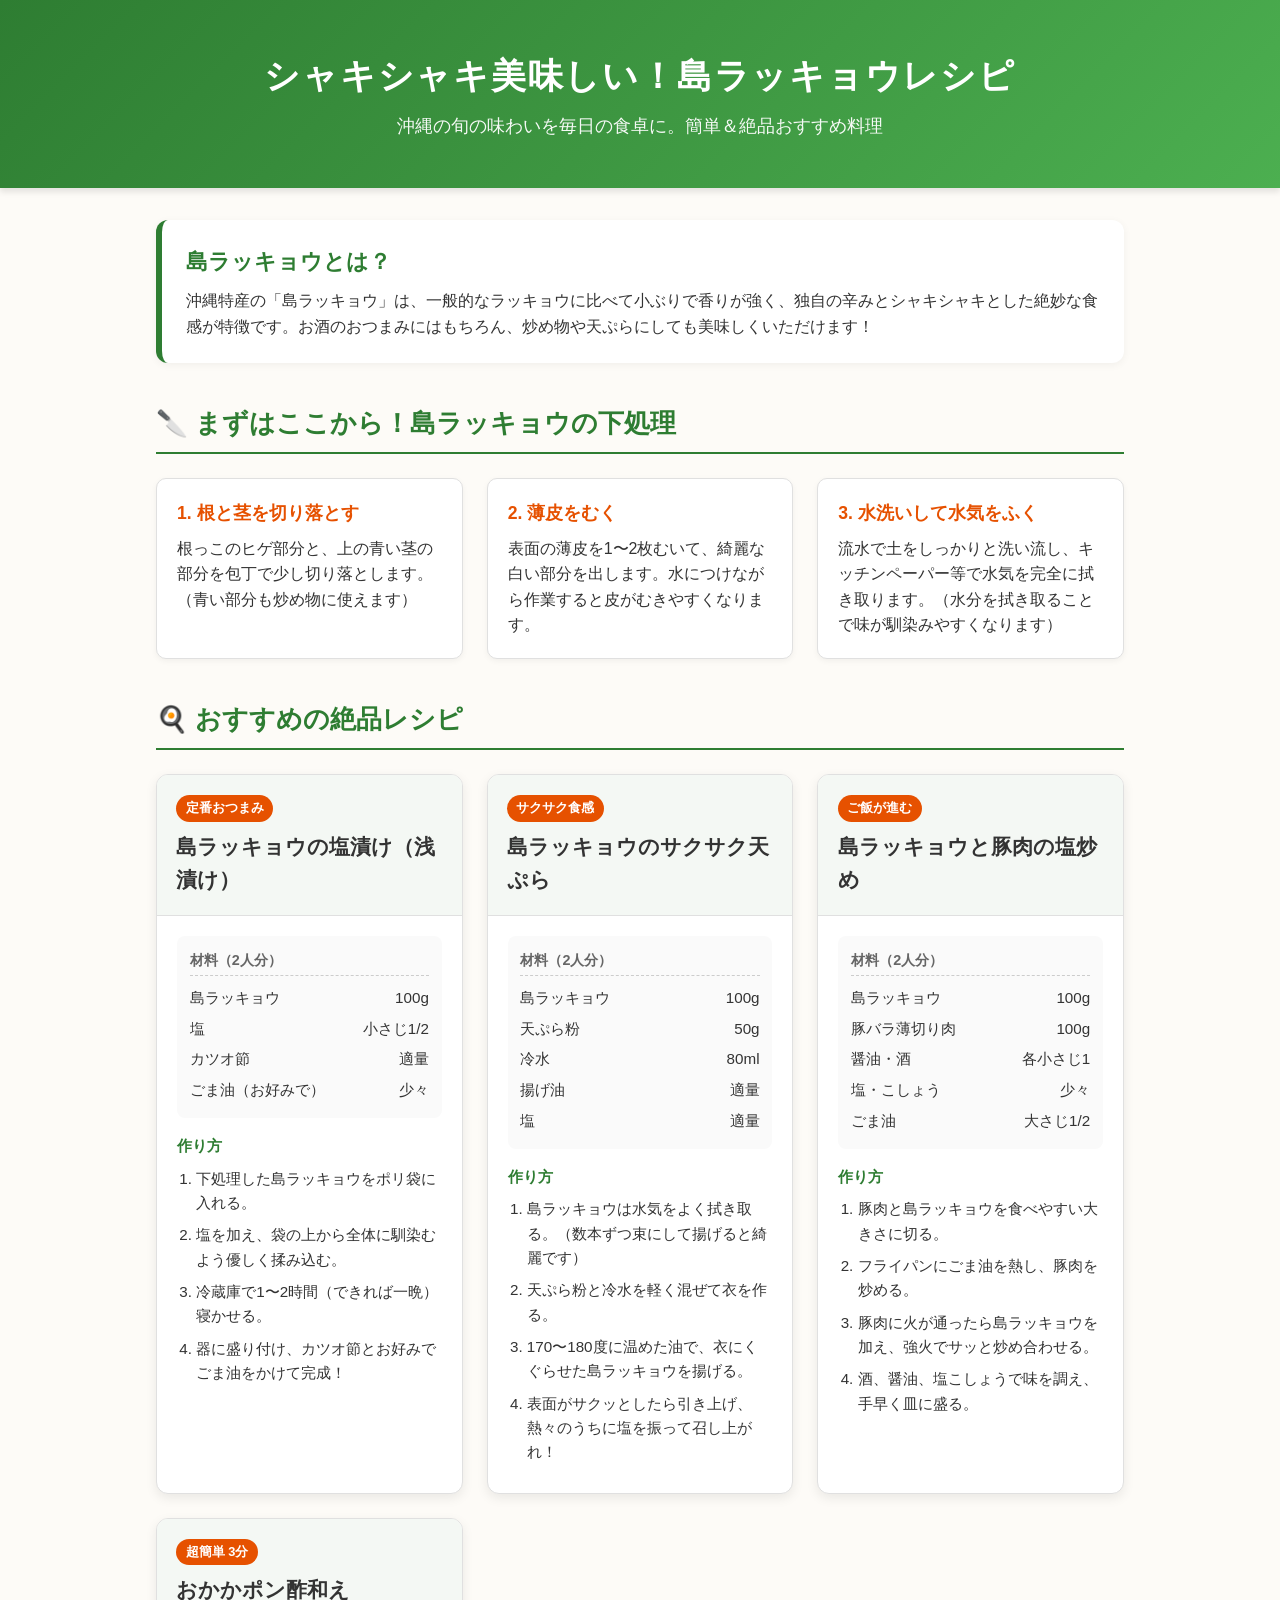
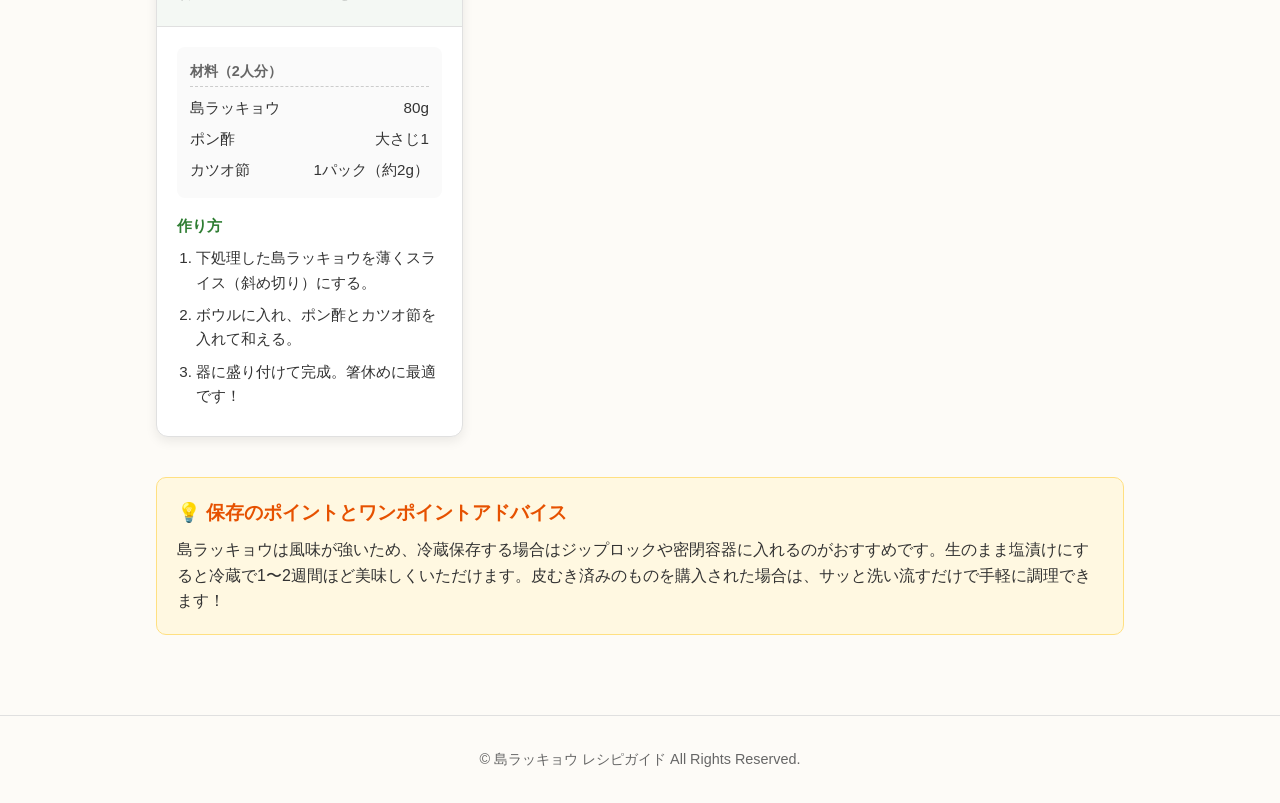
==== index.html @ 6e23ceae "Update index.html" ====
<!DOCTYPE html>
<html lang="ja">
<head>
    <meta charset="UTF-8">
    <meta name="viewport" content="width=device-width, initial-scale=1.0">
    <title>島ラッキョウの絶品レシピ | 沖縄の味覚を楽しむ</title>
    <style>
        :root {
            --primary-color: #2e7d32;
            --primary-hover: #1b5e20;
            --accent-color: #e65100;
            --bg-color: #fdfbf7;
            --card-bg: #ffffff;
            --text-color: #333333;
            --text-muted: #666666;
            --border-color: #e0e0e0;
        }

        * {
            box-sizing: border-box;
            margin: 0;
            padding: 0;
        }

        body {
            font-family: -apple-system, BlinkMacSystemFont, "Segoe UI", Roboto, "Helvetica Neue", Arial, sans-serif;
            background-color: var(--bg-color);
            color: var(--text-color);
            line-height: 1.6;
            padding: 0;
        }

        header {
            background: linear-gradient(135deg, #2e7d32 0%, #4caf50 100%);
            color: #ffffff;
            text-align: center;
            padding: 3rem 1rem;
            box-shadow: 0 4px 6px rgba(0, 0, 0, 0.1);
        }

        header h1 {
            font-size: 2.2rem;
            margin-bottom: 0.5rem;
            letter-spacing: 0.05em;
        }

        header p {
            font-size: 1.1rem;
            opacity: 0.95;
        }

        .container {
            max-width: 1000px;
            margin: 0 auto;
            padding: 2rem 1rem;
        }

        .intro {
            background-color: var(--card-bg);
            border-radius: 12px;
            padding: 1.5rem;
            margin-bottom: 2rem;
            box-shadow: 0 2px 8px rgba(0,0,0,0.05);
            border-left: 6px solid var(--primary-color);
        }

        .intro h2 {
            color: var(--primary-color);
            margin-bottom: 0.5rem;
            font-size: 1.4rem;
        }

        .section-title {
            font-size: 1.6rem;
            color: var(--primary-color);
            border-bottom: 2px solid var(--primary-color);
            padding-bottom: 0.5rem;
            margin: 2.5rem 0 1.5rem;
            display: flex;
            align-items: center;
            gap: 0.5rem;
        }

        /* 下処理ステップ */
        .prep-steps {
            display: grid;
            grid-template-columns: repeat(auto-fit, minmax(280px, 1fr));
            gap: 1.5rem;
            margin-bottom: 2rem;
        }

        .prep-card {
            background-color: var(--card-bg);
            border-radius: 10px;
            padding: 1.25rem;
            box-shadow: 0 2px 6px rgba(0,0,0,0.05);
            border: 1px solid var(--border-color);
        }

        .prep-card h3 {
            font-size: 1.1rem;
            color: var(--accent-color);
            margin-bottom: 0.5rem;
        }

        /* レシピグリッド */
        .recipe-grid {
            display: grid;
            grid-template-columns: repeat(auto-fit, minmax(300px, 1fr));
            gap: 1.5rem;
        }

        .recipe-card {
            background-color: var(--card-bg);
            border-radius: 12px;
            overflow: hidden;
            box-shadow: 0 4px 12px rgba(0,0,0,0.08);
            border: 1px solid var(--border-color);
            display: flex;
            flex-direction: column;
            transition: transform 0.2s ease;
        }

        .recipe-card:hover {
            transform: translateY(-4px);
        }

        .recipe-header {
            background-color: #f4f8f4;
            padding: 1.2rem;
            border-bottom: 1px solid var(--border-color);
        }

        .recipe-tag {
            display: inline-block;
            background-color: var(--accent-color);
            color: #fff;
            font-size: 0.8rem;
            font-weight: bold;
            padding: 0.2rem 0.6rem;
            border-radius: 20px;
            margin-bottom: 0.5rem;
        }

        .recipe-card h3 {
            font-size: 1.3rem;
            color: var(--text-color);
        }

        .recipe-body {
            padding: 1.25rem;
            flex-grow: 1;
        }

        .ingredients {
            margin-bottom: 1rem;
            background-color: #fafafa;
            padding: 0.8rem;
            border-radius: 8px;
            font-size: 0.95rem;
        }

        .ingredients h4 {
            font-size: 0.9rem;
            color: var(--text-muted);
            margin-bottom: 0.4rem;
            border-bottom: 1px dashed #ccc;
            padding-bottom: 0.2rem;
        }

        .ingredients ul {
            list-style: none;
        }

        .ingredients li {
            display: flex;
            justify-content: space-between;
            padding: 0.2rem 0;
        }

        .instructions h4 {
            font-size: 0.95rem;
            color: var(--primary-color);
            margin-bottom: 0.5rem;
        }

        .instructions ol {
            padding-left: 1.2rem;
            font-size: 0.95rem;
        }

        .instructions li {
            margin-bottom: 0.5rem;
        }

        .tips-box {
            background-color: #fff8e1;
            border: 1px solid #ffe082;
            border-radius: 10px;
            padding: 1.25rem;
            margin-top: 2.5rem;
        }

        .tips-box h3 {
            color: var(--accent-color);
            font-size: 1.2rem;
            margin-bottom: 0.5rem;
        }

        footer {
            text-align: center;
            padding: 2rem 1rem;
            color: var(--text-muted);
            font-size: 0.9rem;
            border-top: 1px solid var(--border-color);
            margin-top: 3rem;
        }

        @media (max-width: 600px) {
            header h1 {
                font-size: 1.6rem;
            }
            .container {
                padding: 1rem;
            }
        }
    </style>
</head>
<body>

    <header>
        <h1>シャキシャキ美味しい！島ラッキョウレシピ</h1>
        <p>沖縄の旬の味わいを毎日の食卓に。簡単＆絶品おすすめ料理</p>
    </header>

    <div class="container">

        <section class="intro">
            <h2>島ラッキョウとは？</h2>
            <p>
                沖縄特産の「島ラッキョウ」は、一般的なラッキョウに比べて小ぶりで香りが強く、独自の辛みとシャキシャキとした絶妙な食感が特徴です。お酒のおつまみにはもちろん、炒め物や天ぷらにしても美味しくいただけます！
            </p>
        </section>

        <h2 class="section-title">🔪 まずはここから！島ラッキョウの下処理</h2>
        <div class="prep-steps">
            <div class="prep-card">
                <h3>1. 根と茎を切り落とす</h3>
                <p>根っこのヒゲ部分と、上の青い茎の部分を包丁で少し切り落とします。（青い部分も炒め物に使えます）</p>
            </div>
            <div class="prep-card">
                <h3>2. 薄皮をむく</h3>
                <p>表面の薄皮を1〜2枚むいて、綺麗な白い部分を出します。水につけながら作業すると皮がむきやすくなります。</p>
            </div>
            <div class="prep-card">
                <h3>3. 水洗いして水気をふく</h3>
                <p>流水で土をしっかりと洗い流し、キッチンペーパー等で水気を完全に拭き取ります。（水分を拭き取ることで味が馴染みやすくなります）</p>
            </div>
        </div>

        <h2 class="section-title">🍳 おすすめの絶品レシピ</h2>
        <div class="recipe-grid">

            <div class="recipe-card">
                <div class="recipe-header">
                    <span class="recipe-tag">定番おつまみ</span>
                    <h3>島ラッキョウの塩漬け（浅漬け）</h3>
                </div>
                <div class="recipe-body">
                    <div class="ingredients">
                        <h4>材料（2人分）</h4>
                        <ul>
                            <li><span>島ラッキョウ</span><span>100g</span></li>
                            <li><span>塩</span><span>小さじ1/2</span></li>
                            <li><span>カツオ節</span><span>適量</span></li>
                            <li><span>ごま油（お好みで）</span><span>少々</span></li>
                        </ul>
                    </div>
                    <div class="instructions">
                        <h4>作り方</h4>
                        <ol>
                            <li>下処理した島ラッキョウをポリ袋に入れる。</li>
                            <li>塩を加え、袋の上から全体に馴染むよう優しく揉み込む。</li>
                            <li>冷蔵庫で1〜2時間（できれば一晩）寝かせる。</li>
                            <li>器に盛り付け、カツオ節とお好みでごま油をかけて完成！</li>
                        </ol>
                    </div>
                </div>
            </div>

            <div class="recipe-card">
                <div class="recipe-header">
                    <span class="recipe-tag">サクサク食感</span>
                    <h3>島ラッキョウのサクサク天ぷら</h3>
                </div>
                <div class="recipe-body">
                    <div class="ingredients">
                        <h4>材料（2人分）</h4>
                        <ul>
                            <li><span>島ラッキョウ</span><span>100g</span></li>
                            <li><span>天ぷら粉</span><span>50g</span></li>
                            <li><span>冷水</span><span>80ml</span></li>
                            <li><span>揚げ油</span><span>適量</span></li>
                            <li><span>塩</span><span>適量</span></li>
                        </ul>
                    </div>
                    <div class="instructions">
                        <h4>作り方</h4>
                        <ol>
                            <li>島ラッキョウは水気をよく拭き取る。（数本ずつ束にして揚げると綺麗です）</li>
                            <li>天ぷら粉と冷水を軽く混ぜて衣を作る。</li>
                            <li>170〜180度に温めた油で、衣にくぐらせた島ラッキョウを揚げる。</li>
                            <li>表面がサクッとしたら引き上げ、熱々のうちに塩を振って召し上がれ！</li>
                        </ol>
                    </div>
                </div>
            </div>

            <div class="recipe-card">
                <div class="recipe-header">
                    <span class="recipe-tag">ご飯が進む</span>
                    <h3>島ラッキョウと豚肉の塩炒め</h3>
                </div>
                <div class="recipe-body">
                    <div class="ingredients">
                        <h4>材料（2人分）</h4>
                        <ul>
                            <li><span>島ラッキョウ</span><span>100g</span></li>
                            <li><span>豚バラ薄切り肉</span><span>100g</span></li>
                            <li><span>醤油・酒</span><span>各小さじ1</span></li>
                            <li><span>塩・こしょう</span><span>少々</span></li>
                            <li><span>ごま油</span><span>大さじ1/2</span></li>
                        </ul>
                    </div>
                    <div class="instructions">
                        <h4>作り方</h4>
                        <ol>
                            <li>豚肉と島ラッキョウを食べやすい大きさに切る。</li>
                            <li>フライパンにごま油を熱し、豚肉を炒める。</li>
                            <li>豚肉に火が通ったら島ラッキョウを加え、強火でサッと炒め合わせる。</li>
                            <li>酒、醤油、塩こしょうで味を調え、手早く皿に盛る。</li>
                        </ol>
                    </div>
                </div>
            </div>

            <div class="recipe-card">
                <div class="recipe-header">
                    <span class="recipe-tag">超簡単 3分</span>
                    <h3>おかかポン酢和え</h3>
                </div>
                <div class="recipe-body">
                    <div class="ingredients">
                        <h4>材料（2人分）</h4>
                        <ul>
                            <li><span>島ラッキョウ</span><span>80g</span></li>
                            <li><span>ポン酢</span><span>大さじ1</span></li>
                            <li><span>カツオ節</span><span>1パック（約2g）</span></li>
                        </ul>
                    </div>
                    <div class="instructions">
                        <h4>作り方</h4>
                        <ol>
                            <li>下処理した島ラッキョウを薄くスライス（斜め切り）にする。</li>
                            <li>ボウルに入れ、ポン酢とカツオ節を入れて和える。</li>
                            <li>器に盛り付けて完成。箸休めに最適です！</li>
                        </ol>
                    </div>
                </div>
            </div>

        </div>

        <div class="tips-box">
            <h3>💡 保存のポイントとワンポイントアドバイス</h3>
            <p>
                島ラッキョウは風味が強いため、冷蔵保存する場合はジップロックや密閉容器に入れるのがおすすめです。生のまま塩漬けにすると冷蔵で1〜2週間ほど美味しくいただけます。皮むき済みのものを購入された場合は、サッと洗い流すだけで手軽に調理できます！
            </p>
        </div>

    </div>

    <footer>
        <p>&copy; 島ラッキョウ レシピガイド All Rights Reserved.</p>
    </footer>

</body>
</html>
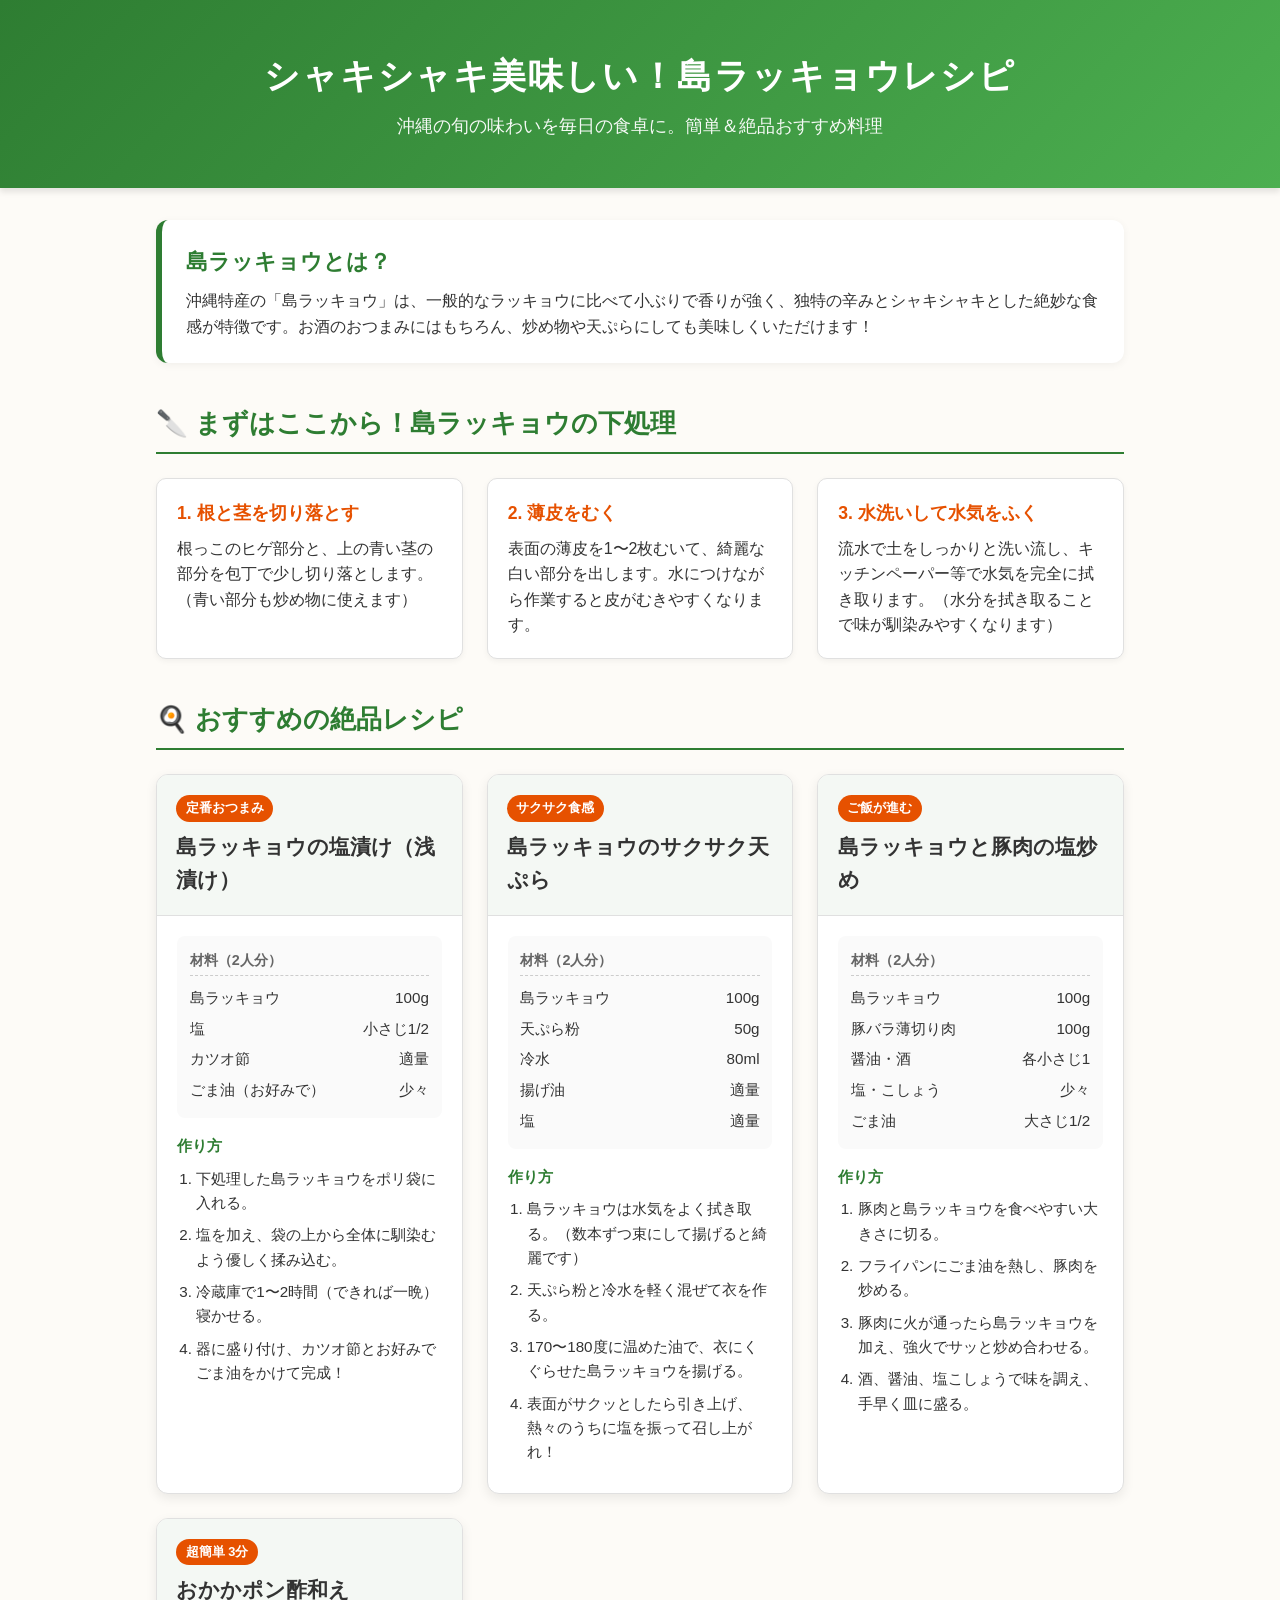
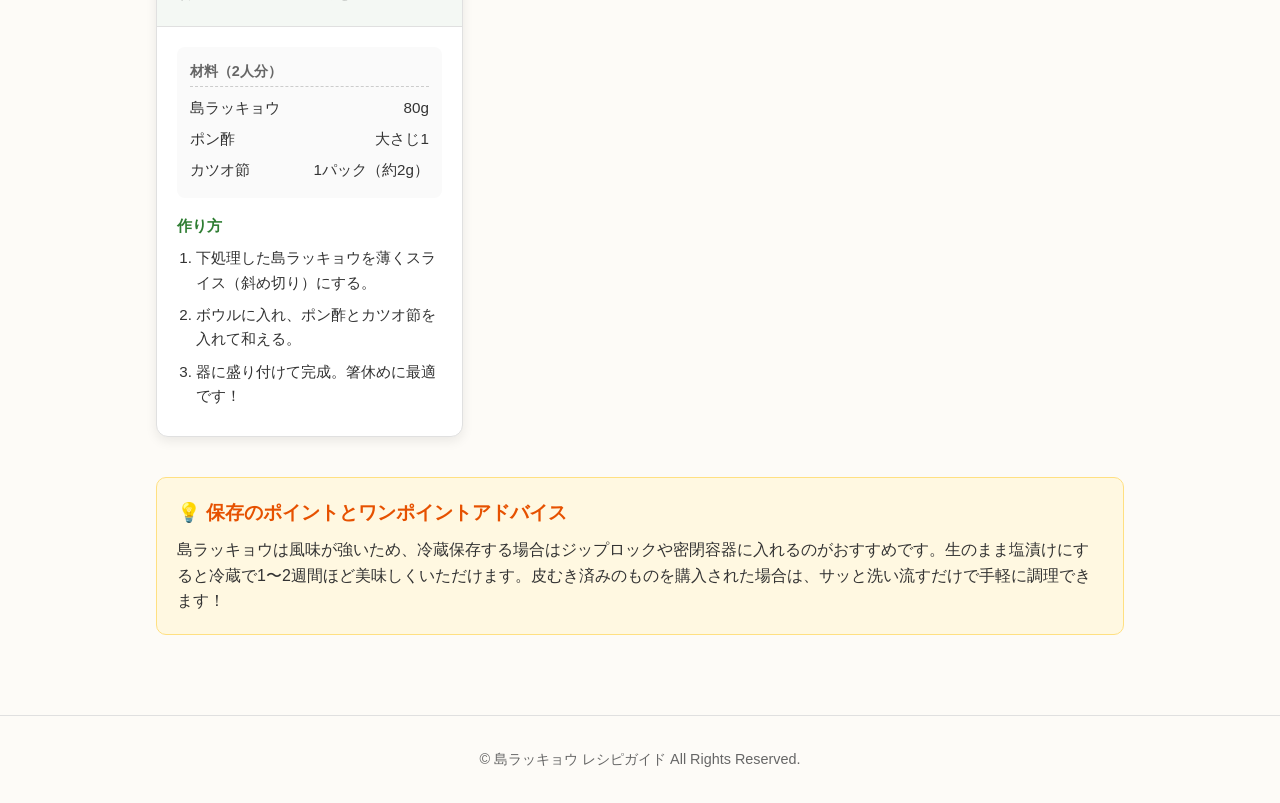
==== commit 1ac82079: "Update index.html" ====
--- a/index.html
+++ b/index.html
@@ -238,7 +238,7 @@
         <section class="intro">
             <h2>島ラッキョウとは？</h2>
             <p>
-                沖縄特産の「島ラッキョウ」は、一般的なラッキョウに比べて小ぶりで香りが強く、独自の辛みとシャキシャキとした絶妙な食感が特徴です。お酒のおつまみにはもちろん、炒め物や天ぷらにしても美味しくいただけます！
+                沖縄特産の「島ラッキョウ」は、一般的なラッキョウに比べて小ぶりで香りが強く、独特の辛みとシャキシャキとした絶妙な食感が特徴です。お酒のおつまみにはもちろん、炒め物や天ぷらにしても美味しくいただけます！
             </p>
         </section>
 
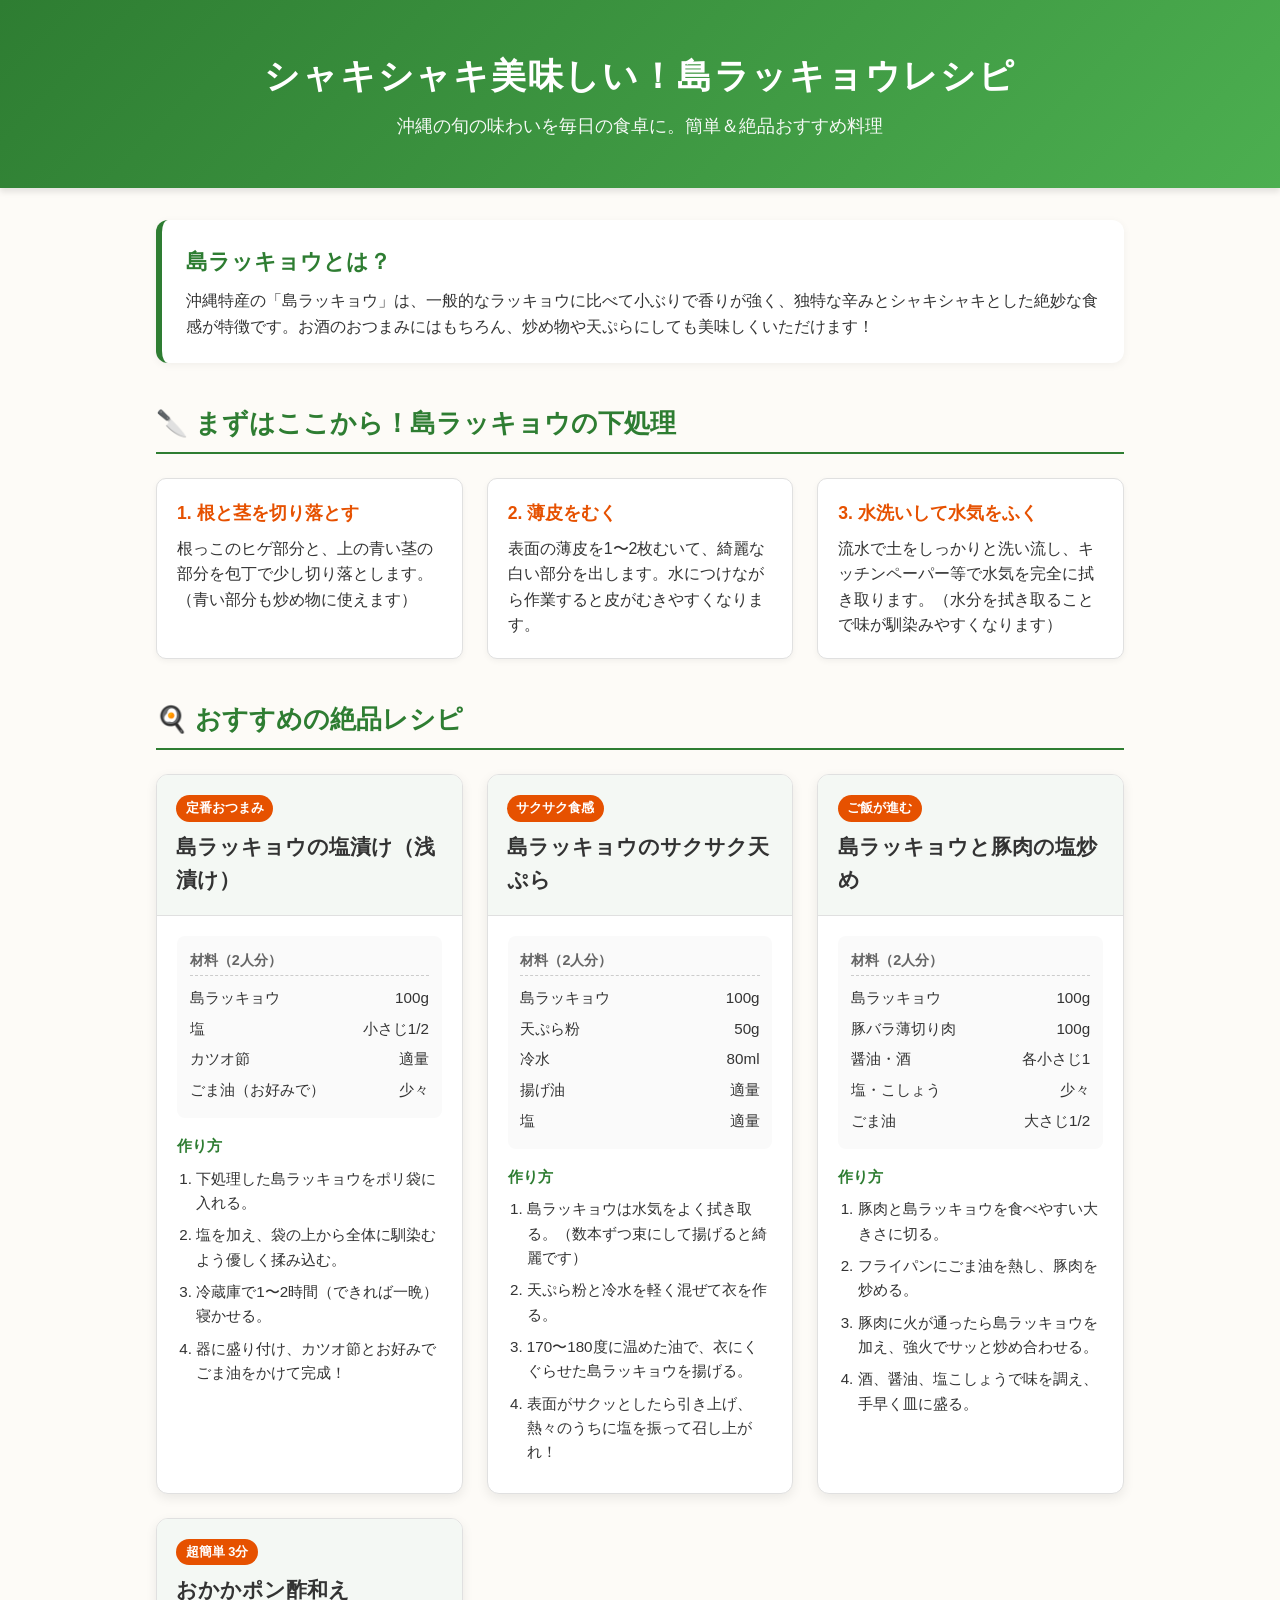
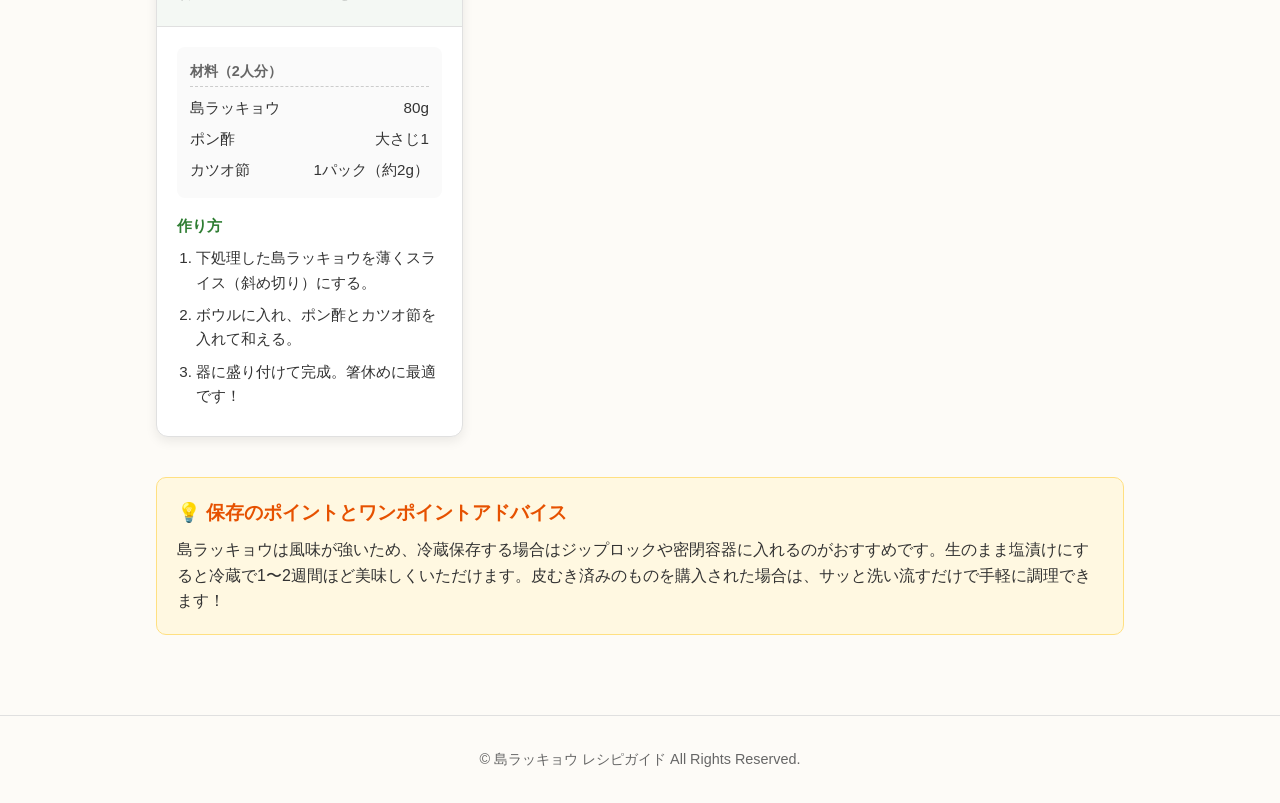
==== commit 3657c789: "Update index.html" ====
--- a/index.html
+++ b/index.html
@@ -238,7 +238,7 @@
         <section class="intro">
             <h2>島ラッキョウとは？</h2>
             <p>
-                沖縄特産の「島ラッキョウ」は、一般的なラッキョウに比べて小ぶりで香りが強く、独特の辛みとシャキシャキとした絶妙な食感が特徴です。お酒のおつまみにはもちろん、炒め物や天ぷらにしても美味しくいただけます！
+                沖縄特産の「島ラッキョウ」は、一般的なラッキョウに比べて小ぶりで香りが強く、独特な辛みとシャキシャキとした絶妙な食感が特徴です。お酒のおつまみにはもちろん、炒め物や天ぷらにしても美味しくいただけます！
             </p>
         </section>
 
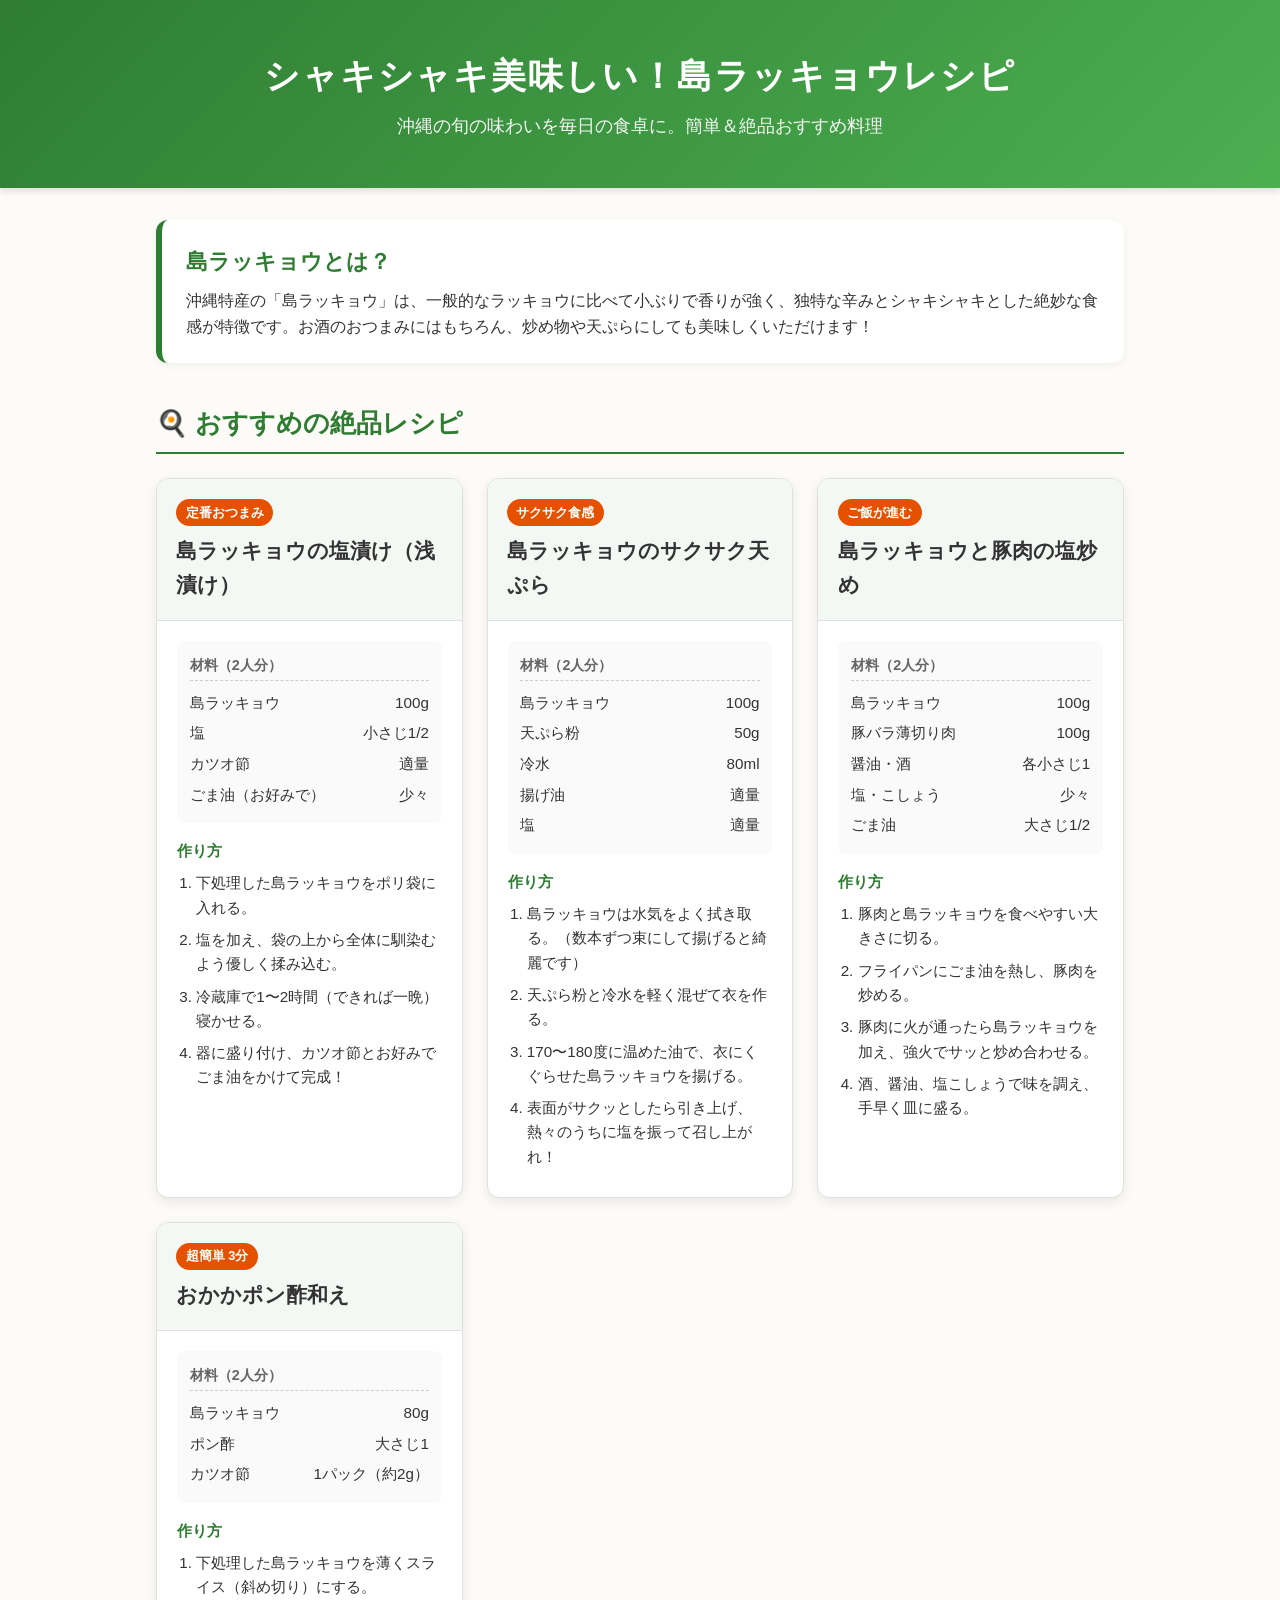
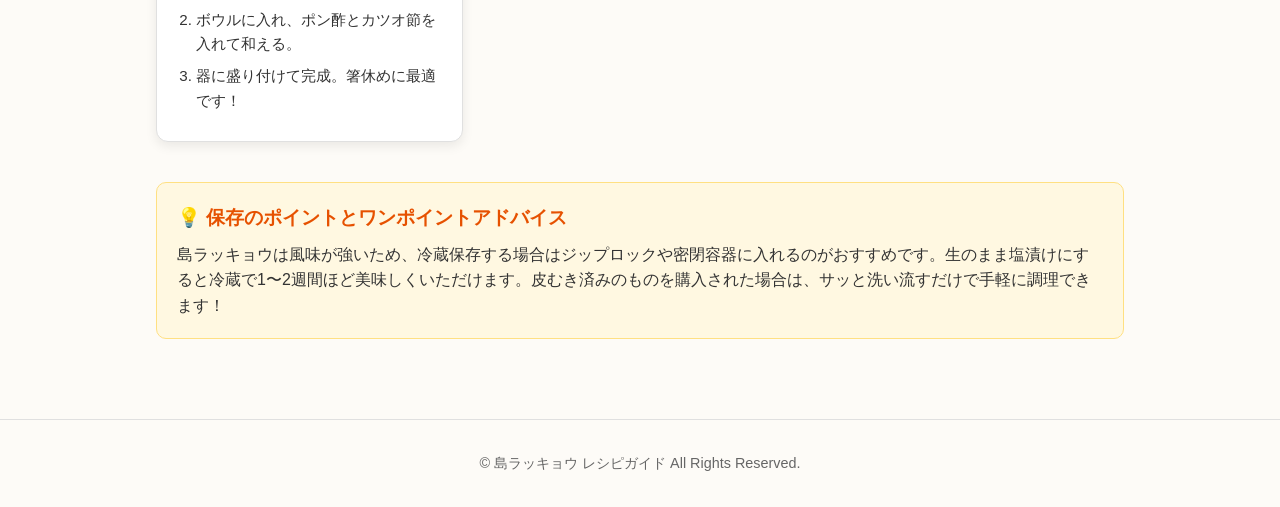
==== commit 6a17c4bd: "Update index.html" ====
--- a/index.html
+++ b/index.html
@@ -242,21 +242,7 @@
             </p>
         </section>
 
-        <h2 class="section-title">🔪 まずはここから！島ラッキョウの下処理</h2>
-        <div class="prep-steps">
-            <div class="prep-card">
-                <h3>1. 根と茎を切り落とす</h3>
-                <p>根っこのヒゲ部分と、上の青い茎の部分を包丁で少し切り落とします。（青い部分も炒め物に使えます）</p>
-            </div>
-            <div class="prep-card">
-                <h3>2. 薄皮をむく</h3>
-                <p>表面の薄皮を1〜2枚むいて、綺麗な白い部分を出します。水につけながら作業すると皮がむきやすくなります。</p>
-            </div>
-            <div class="prep-card">
-                <h3>3. 水洗いして水気をふく</h3>
-                <p>流水で土をしっかりと洗い流し、キッチンペーパー等で水気を完全に拭き取ります。（水分を拭き取ることで味が馴染みやすくなります）</p>
-            </div>
-        </div>
+       
 
         <h2 class="section-title">🍳 おすすめの絶品レシピ</h2>
         <div class="recipe-grid">
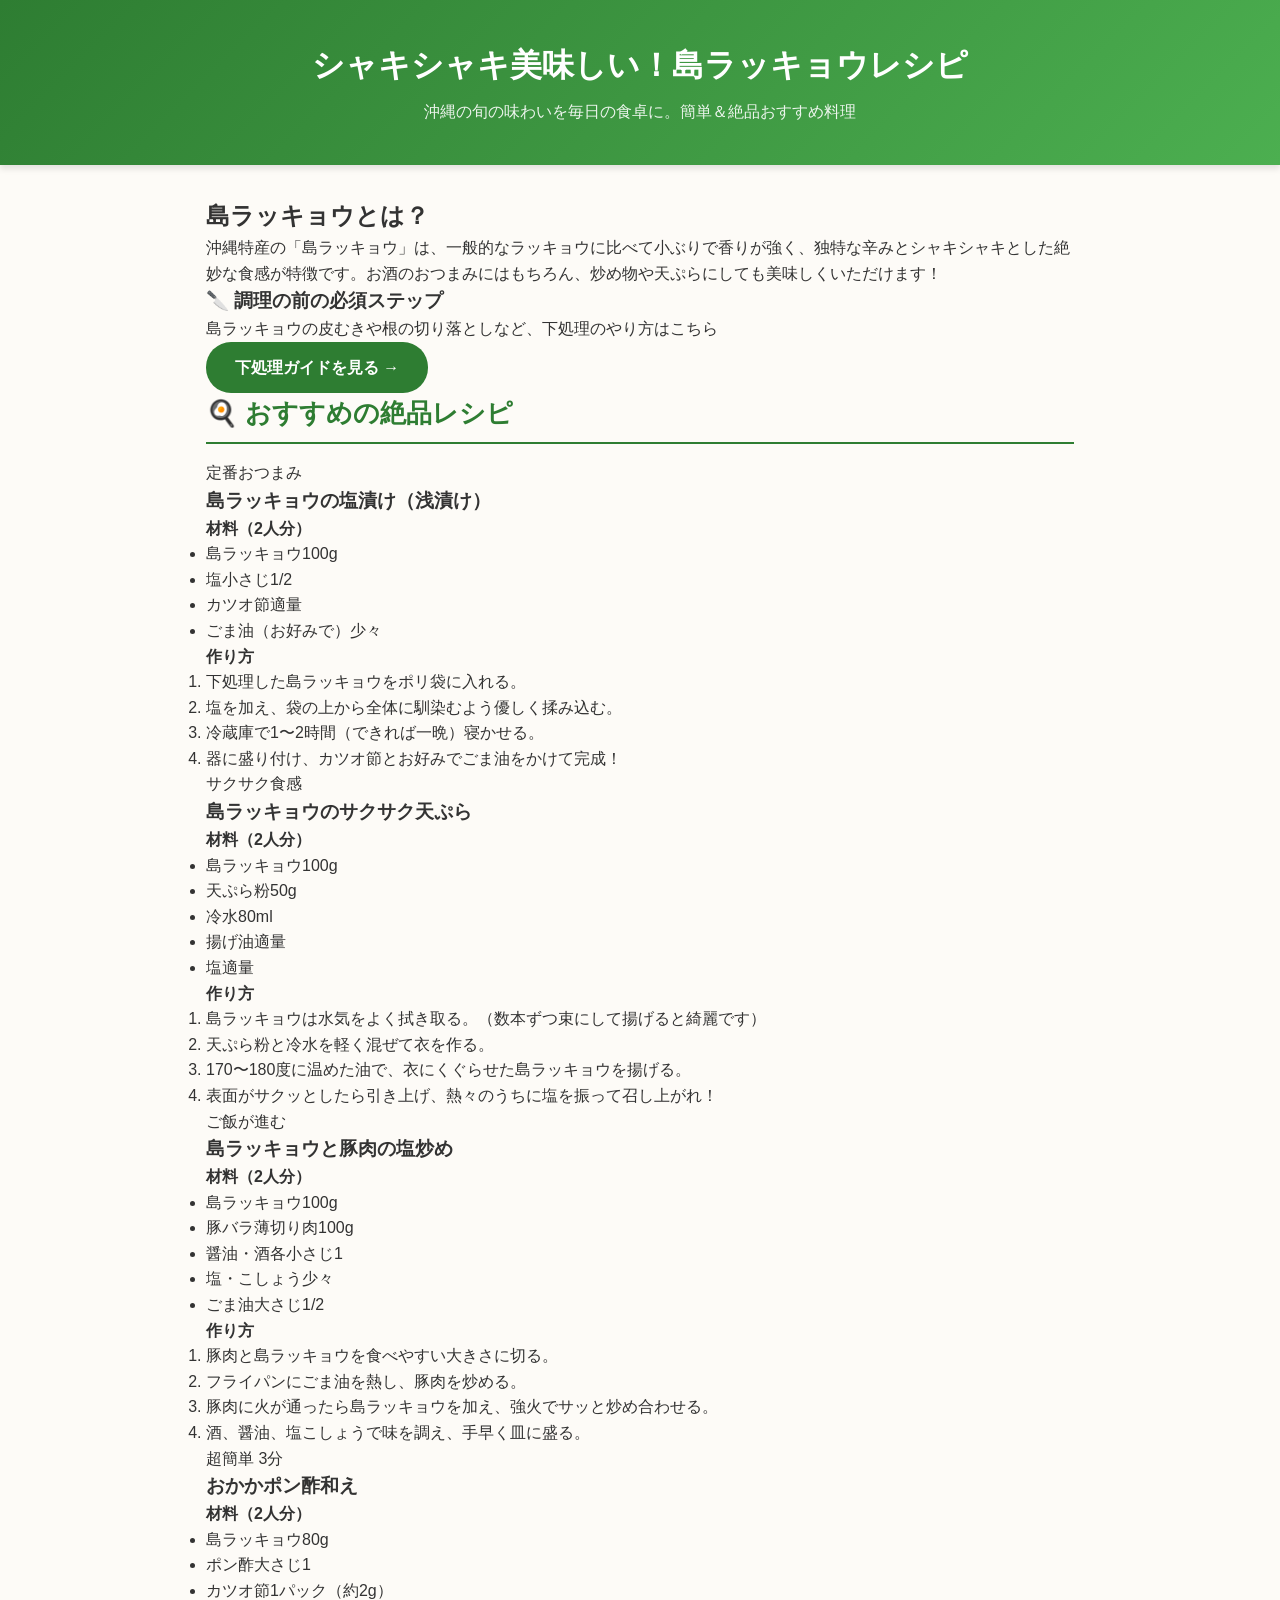
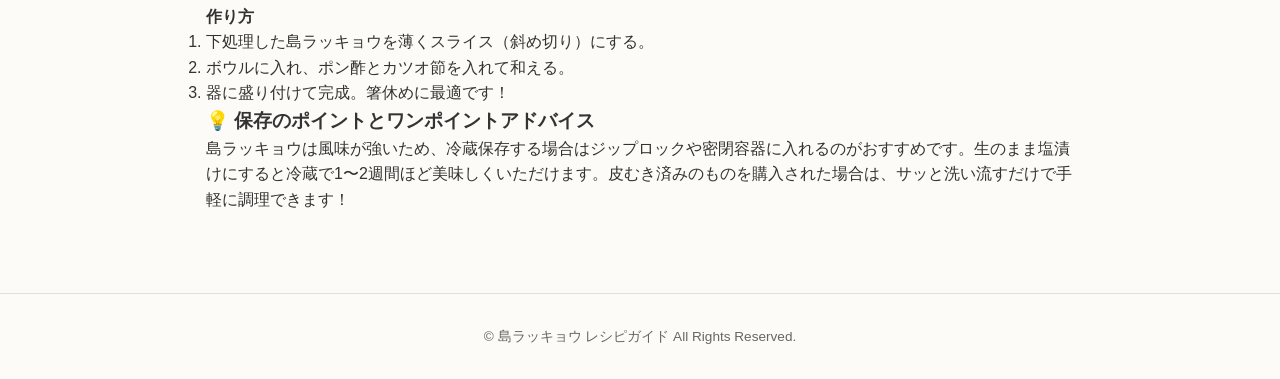
==== commit 5909f748: "Update index.html ホーム" ====
--- a/index.html
+++ b/index.html
@@ -4,227 +4,7 @@
     <meta charset="UTF-8">
     <meta name="viewport" content="width=device-width, initial-scale=1.0">
     <title>島ラッキョウの絶品レシピ | 沖縄の味覚を楽しむ</title>
-    <style>
-        :root {
-            --primary-color: #2e7d32;
-            --primary-hover: #1b5e20;
-            --accent-color: #e65100;
-            --bg-color: #fdfbf7;
-            --card-bg: #ffffff;
-            --text-color: #333333;
-            --text-muted: #666666;
-            --border-color: #e0e0e0;
-        }
-
-        * {
-            box-sizing: border-box;
-            margin: 0;
-            padding: 0;
-        }
-
-        body {
-            font-family: -apple-system, BlinkMacSystemFont, "Segoe UI", Roboto, "Helvetica Neue", Arial, sans-serif;
-            background-color: var(--bg-color);
-            color: var(--text-color);
-            line-height: 1.6;
-            padding: 0;
-        }
-
-        header {
-            background: linear-gradient(135deg, #2e7d32 0%, #4caf50 100%);
-            color: #ffffff;
-            text-align: center;
-            padding: 3rem 1rem;
-            box-shadow: 0 4px 6px rgba(0, 0, 0, 0.1);
-        }
-
-        header h1 {
-            font-size: 2.2rem;
-            margin-bottom: 0.5rem;
-            letter-spacing: 0.05em;
-        }
-
-        header p {
-            font-size: 1.1rem;
-            opacity: 0.95;
-        }
-
-        .container {
-            max-width: 1000px;
-            margin: 0 auto;
-            padding: 2rem 1rem;
-        }
-
-        .intro {
-            background-color: var(--card-bg);
-            border-radius: 12px;
-            padding: 1.5rem;
-            margin-bottom: 2rem;
-            box-shadow: 0 2px 8px rgba(0,0,0,0.05);
-            border-left: 6px solid var(--primary-color);
-        }
-
-        .intro h2 {
-            color: var(--primary-color);
-            margin-bottom: 0.5rem;
-            font-size: 1.4rem;
-        }
-
-        .section-title {
-            font-size: 1.6rem;
-            color: var(--primary-color);
-            border-bottom: 2px solid var(--primary-color);
-            padding-bottom: 0.5rem;
-            margin: 2.5rem 0 1.5rem;
-            display: flex;
-            align-items: center;
-            gap: 0.5rem;
-        }
-
-        /* 下処理ステップ */
-        .prep-steps {
-            display: grid;
-            grid-template-columns: repeat(auto-fit, minmax(280px, 1fr));
-            gap: 1.5rem;
-            margin-bottom: 2rem;
-        }
-
-        .prep-card {
-            background-color: var(--card-bg);
-            border-radius: 10px;
-            padding: 1.25rem;
-            box-shadow: 0 2px 6px rgba(0,0,0,0.05);
-            border: 1px solid var(--border-color);
-        }
-
-        .prep-card h3 {
-            font-size: 1.1rem;
-            color: var(--accent-color);
-            margin-bottom: 0.5rem;
-        }
-
-        /* レシピグリッド */
-        .recipe-grid {
-            display: grid;
-            grid-template-columns: repeat(auto-fit, minmax(300px, 1fr));
-            gap: 1.5rem;
-        }
-
-        .recipe-card {
-            background-color: var(--card-bg);
-            border-radius: 12px;
-            overflow: hidden;
-            box-shadow: 0 4px 12px rgba(0,0,0,0.08);
-            border: 1px solid var(--border-color);
-            display: flex;
-            flex-direction: column;
-            transition: transform 0.2s ease;
-        }
-
-        .recipe-card:hover {
-            transform: translateY(-4px);
-        }
-
-        .recipe-header {
-            background-color: #f4f8f4;
-            padding: 1.2rem;
-            border-bottom: 1px solid var(--border-color);
-        }
-
-        .recipe-tag {
-            display: inline-block;
-            background-color: var(--accent-color);
-            color: #fff;
-            font-size: 0.8rem;
-            font-weight: bold;
-            padding: 0.2rem 0.6rem;
-            border-radius: 20px;
-            margin-bottom: 0.5rem;
-        }
-
-        .recipe-card h3 {
-            font-size: 1.3rem;
-            color: var(--text-color);
-        }
-
-        .recipe-body {
-            padding: 1.25rem;
-            flex-grow: 1;
-        }
-
-        .ingredients {
-            margin-bottom: 1rem;
-            background-color: #fafafa;
-            padding: 0.8rem;
-            border-radius: 8px;
-            font-size: 0.95rem;
-        }
-
-        .ingredients h4 {
-            font-size: 0.9rem;
-            color: var(--text-muted);
-            margin-bottom: 0.4rem;
-            border-bottom: 1px dashed #ccc;
-            padding-bottom: 0.2rem;
-        }
-
-        .ingredients ul {
-            list-style: none;
-        }
-
-        .ingredients li {
-            display: flex;
-            justify-content: space-between;
-            padding: 0.2rem 0;
-        }
-
-        .instructions h4 {
-            font-size: 0.95rem;
-            color: var(--primary-color);
-            margin-bottom: 0.5rem;
-        }
-
-        .instructions ol {
-            padding-left: 1.2rem;
-            font-size: 0.95rem;
-        }
-
-        .instructions li {
-            margin-bottom: 0.5rem;
-        }
-
-        .tips-box {
-            background-color: #fff8e1;
-            border: 1px solid #ffe082;
-            border-radius: 10px;
-            padding: 1.25rem;
-            margin-top: 2.5rem;
-        }
-
-        .tips-box h3 {
-            color: var(--accent-color);
-            font-size: 1.2rem;
-            margin-bottom: 0.5rem;
-        }
-
-        footer {
-            text-align: center;
-            padding: 2rem 1rem;
-            color: var(--text-muted);
-            font-size: 0.9rem;
-            border-top: 1px solid var(--border-color);
-            margin-top: 3rem;
-        }
-
-        @media (max-width: 600px) {
-            header h1 {
-                font-size: 1.6rem;
-            }
-            .container {
-                padding: 1rem;
-            }
-        }
-    </style>
+    <link rel="stylesheet" href="style.css">
 </head>
 <body>
 
@@ -242,7 +22,13 @@
             </p>
         </section>
 
-       
+        <div class="prep-link-box">
+            <div class="prep-link-content">
+                <h3>🔪 調理の前の必須ステップ</h3>
+                <p>島ラッキョウの皮むきや根の切り落としなど、下処理のやり方はこちら</p>
+            </div>
+            <a href="prep.html" class="btn">下処理ガイドを見る →</a>
+        </div>
 
         <h2 class="section-title">🍳 おすすめの絶品レシピ</h2>
         <div class="recipe-grid">
--- a/style.css
+++ b/style.css
@@ -0,0 +1,143 @@
+:root {
+    --primary-color: #2e7d32;
+    --primary-hover: #1b5e20;
+    --accent-color: #e65100;
+    --bg-color: #fdfbf7;
+    --card-bg: #ffffff;
+    --text-color: #333333;
+    --text-muted: #666666;
+    --border-color: #e0e0e0;
+}
+
+* {
+    box-sizing: border-box;
+    margin: 0;
+    padding: 0;
+}
+
+body {
+    font-family: -apple-system, BlinkMacSystemFont, "Segoe UI", Roboto, "Helvetica Neue", Arial, sans-serif;
+    background-color: var(--bg-color);
+    color: var(--text-color);
+    line-height: 1.6;
+}
+
+header {
+    background: linear-gradient(135deg, #2e7d32 0%, #4caf50 100%);
+    color: #ffffff;
+    text-align: center;
+    padding: 2.5rem 1rem;
+    box-shadow: 0 4px 6px rgba(0, 0, 0, 0.1);
+}
+
+header h1 {
+    font-size: 2rem;
+    margin-bottom: 0.5rem;
+}
+
+header p {
+    font-size: 1rem;
+    opacity: 0.9;
+}
+
+.container {
+    max-width: 900px;
+    margin: 0 auto;
+    padding: 2rem 1rem;
+}
+
+.section-title {
+    font-size: 1.6rem;
+    color: var(--primary-color);
+    border-bottom: 2px solid var(--primary-color);
+    padding-bottom: 0.5rem;
+    margin-bottom: 1rem;
+}
+
+.section-desc {
+    margin-bottom: 2rem;
+    color: var(--text-muted);
+}
+
+/* 下処理ステップ */
+.prep-steps {
+    display: grid;
+    grid-template-columns: repeat(auto-fit, minmax(260px, 1fr));
+    gap: 1.5rem;
+    margin-bottom: 2.5rem;
+}
+
+.prep-card {
+    background-color: var(--card-bg);
+    border-radius: 12px;
+    padding: 1.5rem;
+    box-shadow: 0 4px 10px rgba(0, 0, 0, 0.05);
+    border: 1px solid var(--border-color);
+    position: relative;
+    transition: transform 0.2s ease;
+}
+
+.prep-card:hover {
+    transform: translateY(-3px);
+}
+
+.step-num {
+    display: inline-block;
+    background-color: var(--accent-color);
+    color: #ffffff;
+    font-size: 0.8rem;
+    font-weight: bold;
+    padding: 0.2rem 0.6rem;
+    border-radius: 12px;
+    margin-bottom: 0.75rem;
+}
+
+.prep-card h3 {
+    font-size: 1.2rem;
+    color: var(--text-color);
+    margin-bottom: 0.5rem;
+}
+
+.prep-card p {
+    font-size: 0.95rem;
+    color: #555555;
+}
+
+/* 戻るボタン */
+.nav-box {
+    text-align: center;
+    margin-top: 2rem;
+}
+
+.btn {
+    display: inline-block;
+    background-color: var(--primary-color);
+    color: #ffffff;
+    text-decoration: none;
+    padding: 0.8rem 1.8rem;
+    border-radius: 25px;
+    font-weight: bold;
+    transition: background-color 0.2s ease;
+}
+
+.btn:hover {
+    background-color: var(--primary-hover);
+}
+
+footer {
+    text-align: center;
+    padding: 2rem 1rem;
+    color: var(--text-muted);
+    font-size: 0.85rem;
+    border-top: 1px solid var(--border-color);
+    margin-top: 3rem;
+}
+
+@media (max-width: 600px) {
+    header h1 {
+        font-size: 1.5rem;
+    }
+    .container {
+        padding: 1rem;
+    }
+}
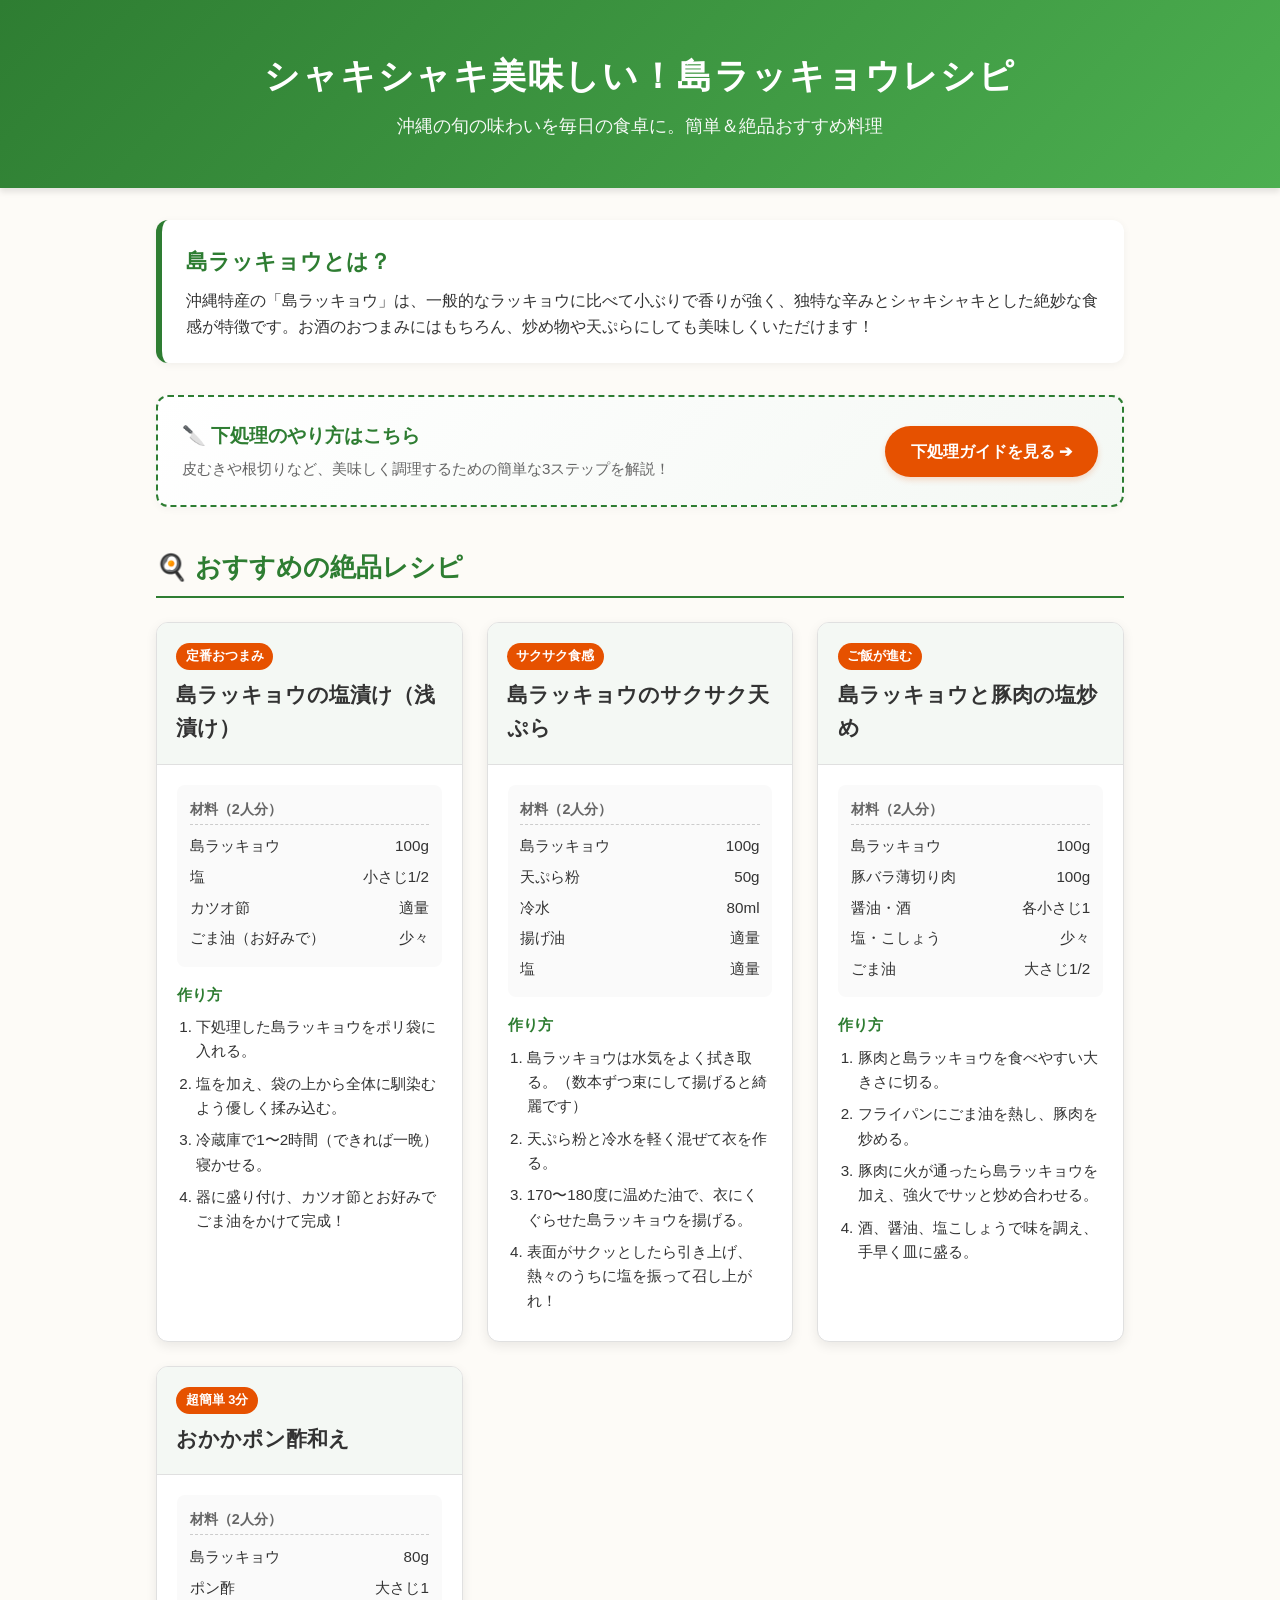
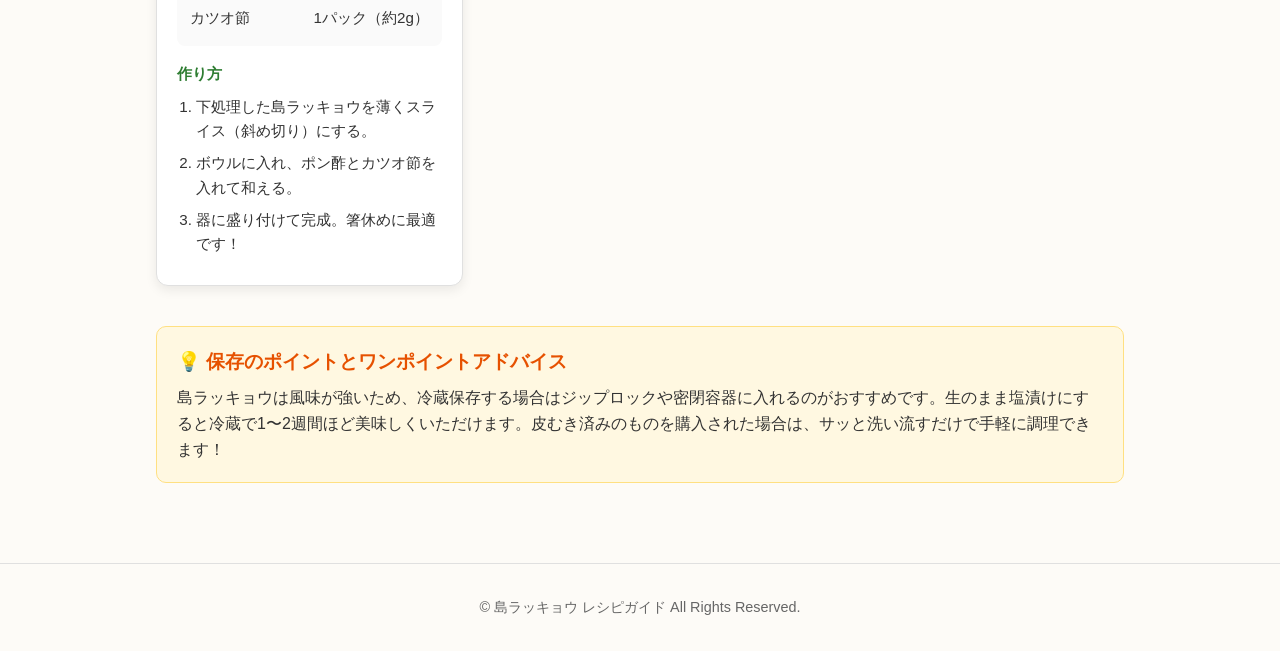
==== commit d56d6be6: "Update index.html" ====
--- a/index.html
+++ b/index.html
@@ -4,7 +4,258 @@
     <meta charset="UTF-8">
     <meta name="viewport" content="width=device-width, initial-scale=1.0">
     <title>島ラッキョウの絶品レシピ | 沖縄の味覚を楽しむ</title>
-    <link rel="stylesheet" href="style.css">
+    <style>
+        :root {
+            --primary-color: #2e7d32;
+            --primary-hover: #1b5e20;
+            --accent-color: #e65100;
+            --bg-color: #fdfbf7;
+            --card-bg: #ffffff;
+            --text-color: #333333;
+            --text-muted: #666666;
+            --border-color: #e0e0e0;
+        }
+
+        * {
+            box-sizing: border-box;
+            margin: 0;
+            padding: 0;
+        }
+
+        body {
+            font-family: -apple-system, BlinkMacSystemFont, "Segoe UI", Roboto, "Helvetica Neue", Arial, sans-serif;
+            background-color: var(--bg-color);
+            color: var(--text-color);
+            line-height: 1.6;
+            padding: 0;
+        }
+
+        header {
+            background: linear-gradient(135deg, #2e7d32 0%, #4caf50 100%);
+            color: #ffffff;
+            text-align: center;
+            padding: 3rem 1rem;
+            box-shadow: 0 4px 6px rgba(0, 0, 0, 0.1);
+        }
+
+        header h1 {
+            font-size: 2.2rem;
+            margin-bottom: 0.5rem;
+            letter-spacing: 0.05em;
+        }
+
+        header p {
+            font-size: 1.1rem;
+            opacity: 0.95;
+        }
+
+        .container {
+            max-width: 1000px;
+            margin: 0 auto;
+            padding: 2rem 1rem;
+        }
+
+        .intro {
+            background-color: var(--card-bg);
+            border-radius: 12px;
+            padding: 1.5rem;
+            margin-bottom: 2rem;
+            box-shadow: 0 2px 8px rgba(0,0,0,0.05);
+            border-left: 6px solid var(--primary-color);
+        }
+
+        .intro h2 {
+            color: var(--primary-color);
+            margin-bottom: 0.5rem;
+            font-size: 1.4rem;
+        }
+
+        /* 下処理別ページへのリンクカード */
+        .prep-banner {
+            background: linear-gradient(135deg, #ffffff 0%, #f4f8f4 100%);
+            border: 2px dashed var(--primary-color);
+            border-radius: 12px;
+            padding: 1.5rem;
+            margin-bottom: 2.5rem;
+            display: flex;
+            justify-content: space-between;
+            align-items: center;
+            flex-wrap: wrap;
+            gap: 1rem;
+            box-shadow: 0 2px 8px rgba(0,0,0,0.04);
+        }
+
+        .prep-banner-text h3 {
+            color: var(--primary-color);
+            font-size: 1.2rem;
+            margin-bottom: 0.3rem;
+            display: flex;
+            align-items: center;
+            gap: 0.5rem;
+        }
+
+        .prep-banner-text p {
+            color: var(--text-muted);
+            font-size: 0.95rem;
+        }
+
+        .btn-prep {
+            display: inline-block;
+            background-color: var(--accent-color);
+            color: #ffffff;
+            text-decoration: none;
+            padding: 0.8rem 1.6rem;
+            border-radius: 30px;
+            font-weight: bold;
+            font-size: 1rem;
+            box-shadow: 0 3px 6px rgba(230, 81, 0, 0.2);
+            transition: all 0.2s ease;
+            white-space: nowrap;
+        }
+
+        .btn-prep:hover {
+            background-color: #bf360c;
+            transform: translateY(-2px);
+            box-shadow: 0 5px 10px rgba(230, 81, 0, 0.3);
+        }
+
+        .section-title {
+            font-size: 1.6rem;
+            color: var(--primary-color);
+            border-bottom: 2px solid var(--primary-color);
+            padding-bottom: 0.5rem;
+            margin: 2.5rem 0 1.5rem;
+            display: flex;
+            align-items: center;
+            gap: 0.5rem;
+        }
+
+        /* レシピグリッド */
+        .recipe-grid {
+            display: grid;
+            grid-template-columns: repeat(auto-fit, minmax(300px, 1fr));
+            gap: 1.5rem;
+        }
+
+        .recipe-card {
+            background-color: var(--card-bg);
+            border-radius: 12px;
+            overflow: hidden;
+            box-shadow: 0 4px 12px rgba(0,0,0,0.08);
+            border: 1px solid var(--border-color);
+            display: flex;
+            flex-direction: column;
+            transition: transform 0.2s ease;
+        }
+
+        .recipe-card:hover {
+            transform: translateY(-4px);
+        }
+
+        .recipe-header {
+            background-color: #f4f8f4;
+            padding: 1.2rem;
+            border-bottom: 1px solid var(--border-color);
+        }
+
+        .recipe-tag {
+            display: inline-block;
+            background-color: var(--accent-color);
+            color: #fff;
+            font-size: 0.8rem;
+            font-weight: bold;
+            padding: 0.2rem 0.6rem;
+            border-radius: 20px;
+            margin-bottom: 0.5rem;
+        }
+
+        .recipe-card h3 {
+            font-size: 1.3rem;
+            color: var(--text-color);
+        }
+
+        .recipe-body {
+            padding: 1.25rem;
+            flex-grow: 1;
+        }
+
+        .ingredients {
+            margin-bottom: 1rem;
+            background-color: #fafafa;
+            padding: 0.8rem;
+            border-radius: 8px;
+            font-size: 0.95rem;
+        }
+
+        .ingredients h4 {
+            font-size: 0.9rem;
+            color: var(--text-muted);
+            margin-bottom: 0.4rem;
+            border-bottom: 1px dashed #ccc;
+            padding-bottom: 0.2rem;
+        }
+
+        .ingredients ul {
+            list-style: none;
+        }
+
+        .ingredients li {
+            display: flex;
+            justify-content: space-between;
+            padding: 0.2rem 0;
+        }
+
+        .instructions h4 {
+            font-size: 0.95rem;
+            color: var(--primary-color);
+            margin-bottom: 0.5rem;
+        }
+
+        .instructions ol {
+            padding-left: 1.2rem;
+            font-size: 0.95rem;
+        }
+
+        .instructions li {
+            margin-bottom: 0.5rem;
+        }
+
+        .tips-box {
+            background-color: #fff8e1;
+            border: 1px solid #ffe082;
+            border-radius: 10px;
+            padding: 1.25rem;
+            margin-top: 2.5rem;
+        }
+
+        .tips-box h3 {
+            color: var(--accent-color);
+            font-size: 1.2rem;
+            margin-bottom: 0.5rem;
+        }
+
+        footer {
+            text-align: center;
+            padding: 2rem 1rem;
+            color: var(--text-muted);
+            font-size: 0.9rem;
+            border-top: 1px solid var(--border-color);
+            margin-top: 3rem;
+        }
+
+        @media (max-width: 600px) {
+            header h1 {
+                font-size: 1.6rem;
+            }
+            .container {
+                padding: 1rem;
+            }
+            .prep-banner {
+                flex-direction: column;
+                text-align: center;
+            }
+        }
+    </style>
 </head>
 <body>
 
@@ -22,12 +273,12 @@
             </p>
         </section>
 
-        <div class="prep-link-box">
-            <div class="prep-link-content">
-                <h3>🔪 調理の前の必須ステップ</h3>
-                <p>島ラッキョウの皮むきや根の切り落としなど、下処理のやり方はこちら</p>
+        <div class="prep-banner">
+            <div class="prep-banner-text">
+                <h3>🔪 下処理のやり方はこちら</h3>
+                <p>皮むきや根切りなど、美味しく調理するための簡単な3ステップを解説！</p>
             </div>
-            <a href="prep.html" class="btn">下処理ガイドを見る →</a>
+            <a href="prep.html" class="btn-prep">下処理ガイドを見る ➔</a>
         </div>
 
         <h2 class="section-title">🍳 おすすめの絶品レシピ</h2>
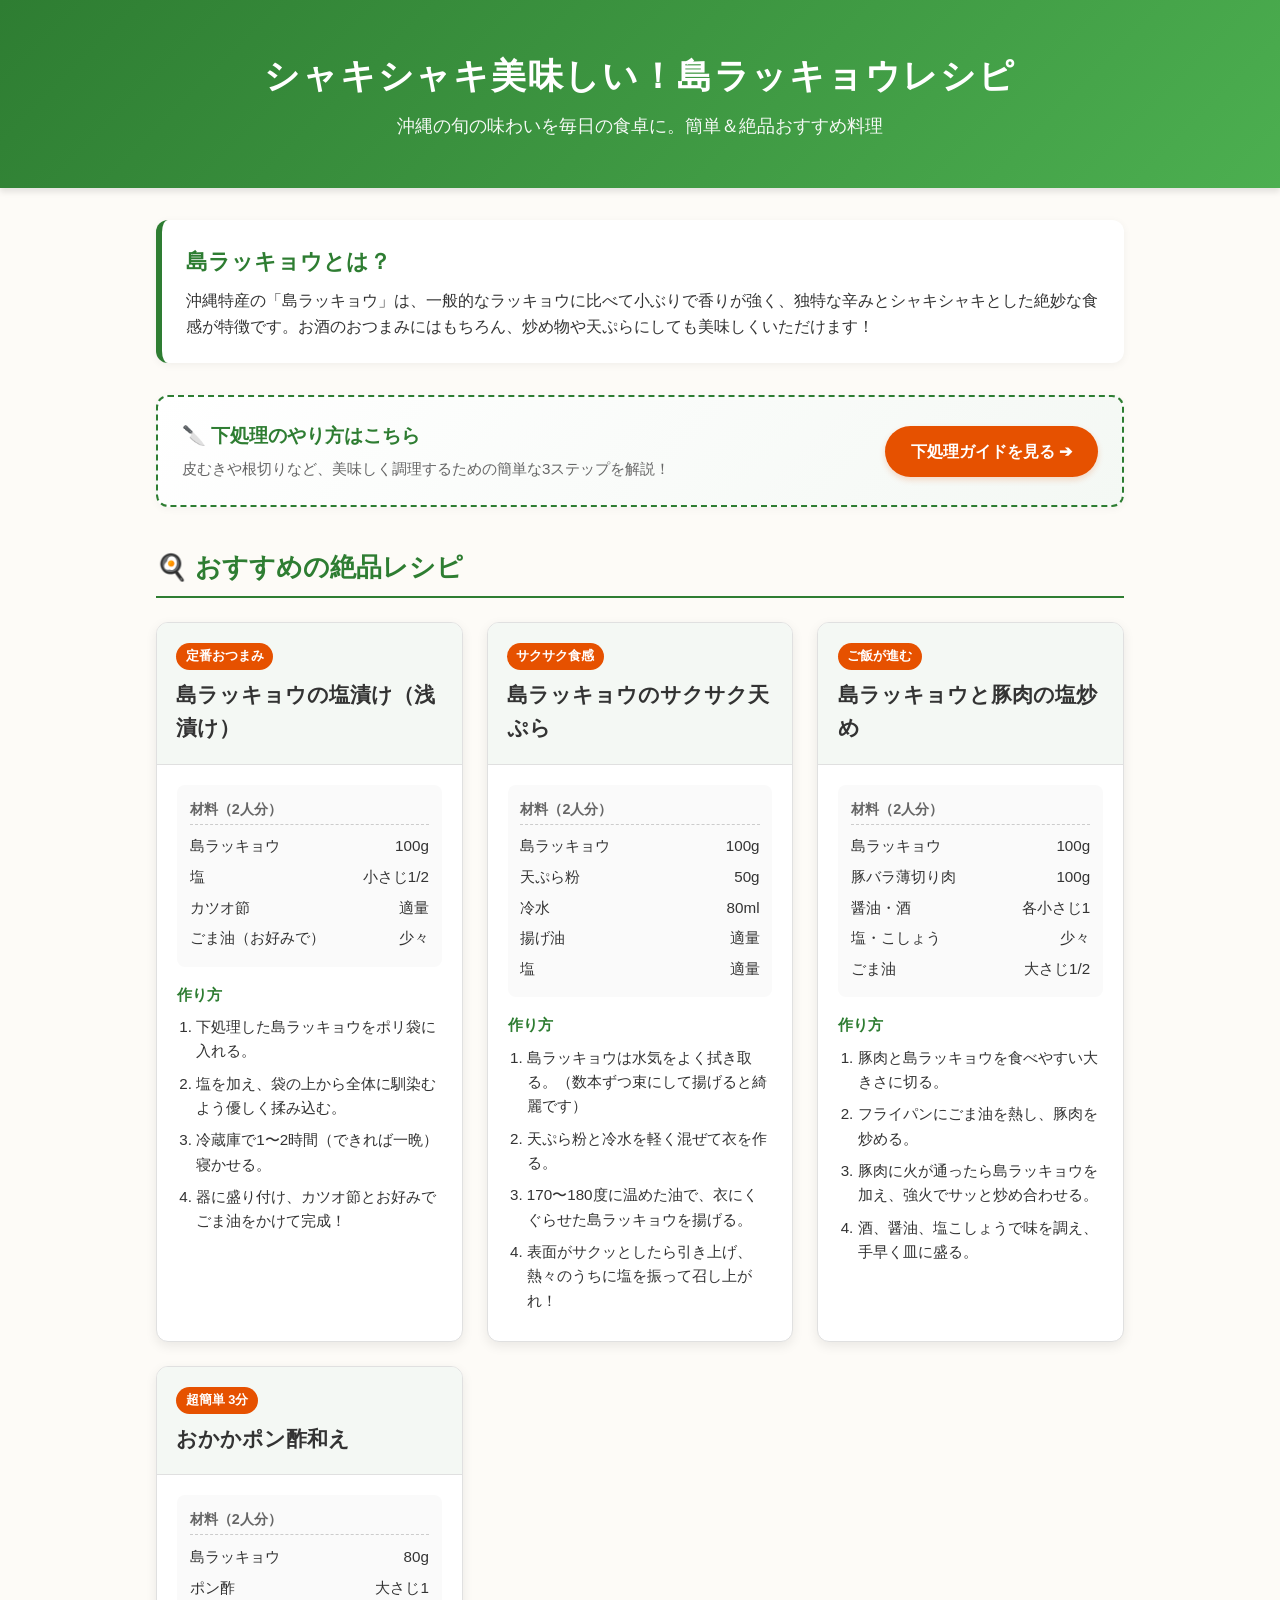
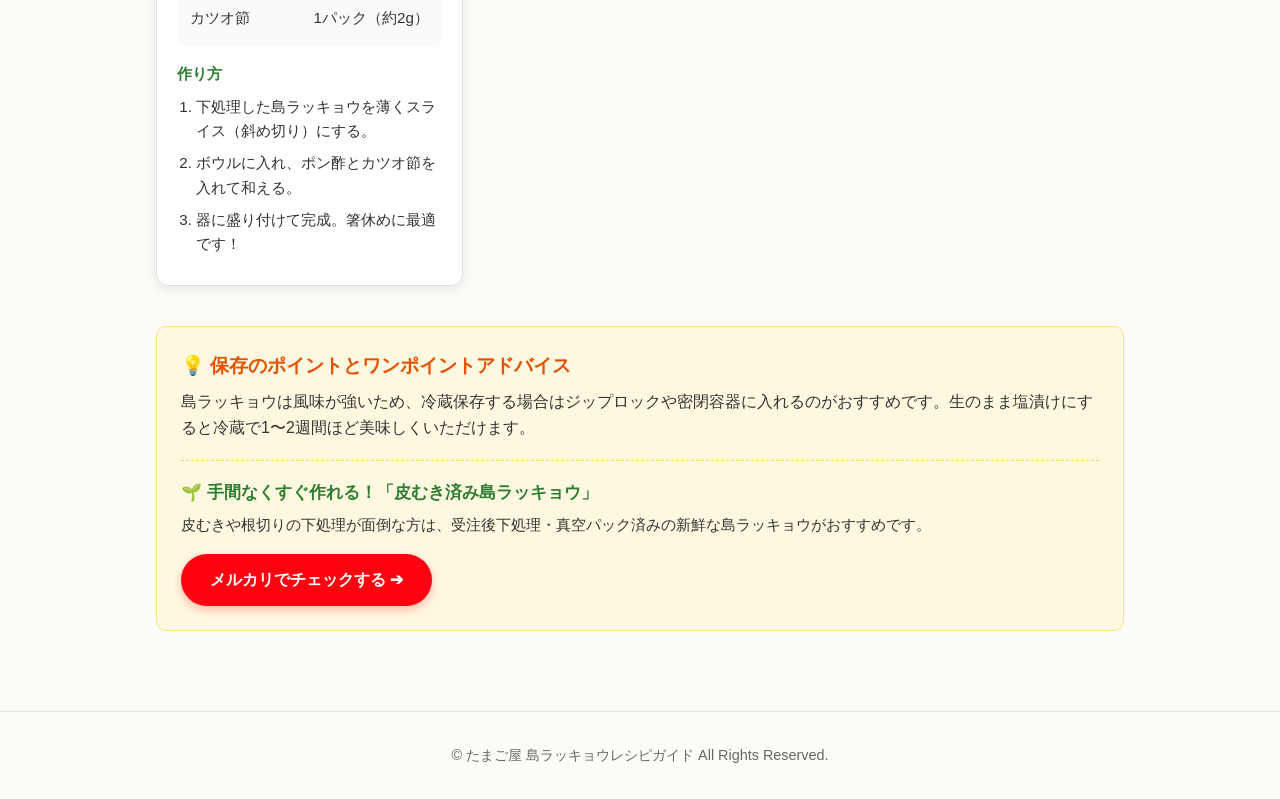
==== commit af3c1c73: "Update index.html" ====
--- a/index.html
+++ b/index.html
@@ -3,259 +3,8 @@
 <head>
     <meta charset="UTF-8">
     <meta name="viewport" content="width=device-width, initial-scale=1.0">
-    <title>島ラッキョウの絶品レシピ | 沖縄の味覚を楽しむ</title>
-    <style>
-        :root {
-            --primary-color: #2e7d32;
-            --primary-hover: #1b5e20;
-            --accent-color: #e65100;
-            --bg-color: #fdfbf7;
-            --card-bg: #ffffff;
-            --text-color: #333333;
-            --text-muted: #666666;
-            --border-color: #e0e0e0;
-        }
-
-        * {
-            box-sizing: border-box;
-            margin: 0;
-            padding: 0;
-        }
-
-        body {
-            font-family: -apple-system, BlinkMacSystemFont, "Segoe UI", Roboto, "Helvetica Neue", Arial, sans-serif;
-            background-color: var(--bg-color);
-            color: var(--text-color);
-            line-height: 1.6;
-            padding: 0;
-        }
-
-        header {
-            background: linear-gradient(135deg, #2e7d32 0%, #4caf50 100%);
-            color: #ffffff;
-            text-align: center;
-            padding: 3rem 1rem;
-            box-shadow: 0 4px 6px rgba(0, 0, 0, 0.1);
-        }
-
-        header h1 {
-            font-size: 2.2rem;
-            margin-bottom: 0.5rem;
-            letter-spacing: 0.05em;
-        }
-
-        header p {
-            font-size: 1.1rem;
-            opacity: 0.95;
-        }
-
-        .container {
-            max-width: 1000px;
-            margin: 0 auto;
-            padding: 2rem 1rem;
-        }
-
-        .intro {
-            background-color: var(--card-bg);
-            border-radius: 12px;
-            padding: 1.5rem;
-            margin-bottom: 2rem;
-            box-shadow: 0 2px 8px rgba(0,0,0,0.05);
-            border-left: 6px solid var(--primary-color);
-        }
-
-        .intro h2 {
-            color: var(--primary-color);
-            margin-bottom: 0.5rem;
-            font-size: 1.4rem;
-        }
-
-        /* 下処理別ページへのリンクカード */
-        .prep-banner {
-            background: linear-gradient(135deg, #ffffff 0%, #f4f8f4 100%);
-            border: 2px dashed var(--primary-color);
-            border-radius: 12px;
-            padding: 1.5rem;
-            margin-bottom: 2.5rem;
-            display: flex;
-            justify-content: space-between;
-            align-items: center;
-            flex-wrap: wrap;
-            gap: 1rem;
-            box-shadow: 0 2px 8px rgba(0,0,0,0.04);
-        }
-
-        .prep-banner-text h3 {
-            color: var(--primary-color);
-            font-size: 1.2rem;
-            margin-bottom: 0.3rem;
-            display: flex;
-            align-items: center;
-            gap: 0.5rem;
-        }
-
-        .prep-banner-text p {
-            color: var(--text-muted);
-            font-size: 0.95rem;
-        }
-
-        .btn-prep {
-            display: inline-block;
-            background-color: var(--accent-color);
-            color: #ffffff;
-            text-decoration: none;
-            padding: 0.8rem 1.6rem;
-            border-radius: 30px;
-            font-weight: bold;
-            font-size: 1rem;
-            box-shadow: 0 3px 6px rgba(230, 81, 0, 0.2);
-            transition: all 0.2s ease;
-            white-space: nowrap;
-        }
-
-        .btn-prep:hover {
-            background-color: #bf360c;
-            transform: translateY(-2px);
-            box-shadow: 0 5px 10px rgba(230, 81, 0, 0.3);
-        }
-
-        .section-title {
-            font-size: 1.6rem;
-            color: var(--primary-color);
-            border-bottom: 2px solid var(--primary-color);
-            padding-bottom: 0.5rem;
-            margin: 2.5rem 0 1.5rem;
-            display: flex;
-            align-items: center;
-            gap: 0.5rem;
-        }
-
-        /* レシピグリッド */
-        .recipe-grid {
-            display: grid;
-            grid-template-columns: repeat(auto-fit, minmax(300px, 1fr));
-            gap: 1.5rem;
-        }
-
-        .recipe-card {
-            background-color: var(--card-bg);
-            border-radius: 12px;
-            overflow: hidden;
-            box-shadow: 0 4px 12px rgba(0,0,0,0.08);
-            border: 1px solid var(--border-color);
-            display: flex;
-            flex-direction: column;
-            transition: transform 0.2s ease;
-        }
-
-        .recipe-card:hover {
-            transform: translateY(-4px);
-        }
-
-        .recipe-header {
-            background-color: #f4f8f4;
-            padding: 1.2rem;
-            border-bottom: 1px solid var(--border-color);
-        }
-
-        .recipe-tag {
-            display: inline-block;
-            background-color: var(--accent-color);
-            color: #fff;
-            font-size: 0.8rem;
-            font-weight: bold;
-            padding: 0.2rem 0.6rem;
-            border-radius: 20px;
-            margin-bottom: 0.5rem;
-        }
-
-        .recipe-card h3 {
-            font-size: 1.3rem;
-            color: var(--text-color);
-        }
-
-        .recipe-body {
-            padding: 1.25rem;
-            flex-grow: 1;
-        }
-
-        .ingredients {
-            margin-bottom: 1rem;
-            background-color: #fafafa;
-            padding: 0.8rem;
-            border-radius: 8px;
-            font-size: 0.95rem;
-        }
-
-        .ingredients h4 {
-            font-size: 0.9rem;
-            color: var(--text-muted);
-            margin-bottom: 0.4rem;
-            border-bottom: 1px dashed #ccc;
-            padding-bottom: 0.2rem;
-        }
-
-        .ingredients ul {
-            list-style: none;
-        }
-
-        .ingredients li {
-            display: flex;
-            justify-content: space-between;
-            padding: 0.2rem 0;
-        }
-
-        .instructions h4 {
-            font-size: 0.95rem;
-            color: var(--primary-color);
-            margin-bottom: 0.5rem;
-        }
-
-        .instructions ol {
-            padding-left: 1.2rem;
-            font-size: 0.95rem;
-        }
-
-        .instructions li {
-            margin-bottom: 0.5rem;
-        }
-
-        .tips-box {
-            background-color: #fff8e1;
-            border: 1px solid #ffe082;
-            border-radius: 10px;
-            padding: 1.25rem;
-            margin-top: 2.5rem;
-        }
-
-        .tips-box h3 {
-            color: var(--accent-color);
-            font-size: 1.2rem;
-            margin-bottom: 0.5rem;
-        }
-
-        footer {
-            text-align: center;
-            padding: 2rem 1rem;
-            color: var(--text-muted);
-            font-size: 0.9rem;
-            border-top: 1px solid var(--border-color);
-            margin-top: 3rem;
-        }
-
-        @media (max-width: 600px) {
-            header h1 {
-                font-size: 1.6rem;
-            }
-            .container {
-                padding: 1rem;
-            }
-            .prep-banner {
-                flex-direction: column;
-                text-align: center;
-            }
-        }
-    </style>
+    <title>島ラッキョウの絶品レシピ | たまご屋</title>
+    <link rel="stylesheet" href="style.css">
 </head>
 <body>
 
@@ -273,6 +22,7 @@
             </p>
         </section>
 
+        <!-- 下処理ガイドへの誘導バナー -->
         <div class="prep-banner">
             <div class="prep-banner-text">
                 <h3>🔪 下処理のやり方はこちら</h3>
@@ -394,17 +144,26 @@
 
         </div>
 
+        <!-- メルカリアフィリエイト導線バナー（ポイント＆アドバイス欄） -->
         <div class="tips-box">
             <h3>💡 保存のポイントとワンポイントアドバイス</h3>
             <p>
-                島ラッキョウは風味が強いため、冷蔵保存する場合はジップロックや密閉容器に入れるのがおすすめです。生のまま塩漬けにすると冷蔵で1〜2週間ほど美味しくいただけます。皮むき済みのものを購入された場合は、サッと洗い流すだけで手軽に調理できます！
+                島ラッキョウは風味が強いため、冷蔵保存する場合はジップロックや密閉容器に入れるのがおすすめです。生のまま塩漬けにすると冷蔵で1〜2週間ほど美味しくいただけます。
             </p>
+            
+            <div class="affiliate-box">
+                <h4>🌱 手間なくすぐ作れる！「皮むき済み島ラッキョウ」</h4>
+                <p>皮むきや根切りの下処理が面倒な方は、受注後下処理・真空パック済みの新鮮な島ラッキョウがおすすめです。</p>
+                <a href="https://jp.mercari.com/user/profile/764110598" target="_blank" rel="noopener noreferrer" class="btn-mercari">
+                    メルカリでチェックする ➔
+                </a>
+            </div>
         </div>
 
     </div>
 
     <footer>
-        <p>&copy; 島ラッキョウ レシピガイド All Rights Reserved.</p>
+        <p>&copy; たまご屋 島ラッキョウレシピガイド All Rights Reserved.</p>
     </footer>
 
 </body>
--- a/style.css
+++ b/style.css
@@ -0,0 +1,355 @@
+:root {
+    --primary-color: #2e7d32;
+    --primary-hover: #1b5e20;
+    --accent-color: #e65100;
+    --bg-color: #fdfbf7;
+    --card-bg: #ffffff;
+    --text-color: #333333;
+    --text-muted: #666666;
+    --border-color: #e0e0e0;
+    --mercari-red: #ff0211;
+    --mercari-hover: #e0020f;
+}
+
+* {
+    box-sizing: border-box;
+    margin: 0;
+    padding: 0;
+}
+
+body {
+    font-family: -apple-system, BlinkMacSystemFont, "Segoe UI", Roboto, "Helvetica Neue", Arial, sans-serif;
+    background-color: var(--bg-color);
+    color: var(--text-color);
+    line-height: 1.6;
+}
+
+header {
+    background: linear-gradient(135deg, #2e7d32 0%, #4caf50 100%);
+    color: #ffffff;
+    text-align: center;
+    padding: 3rem 1rem;
+    box-shadow: 0 4px 6px rgba(0, 0, 0, 0.1);
+}
+
+header h1 {
+    font-size: 2.2rem;
+    margin-bottom: 0.5rem;
+    letter-spacing: 0.05em;
+}
+
+header p {
+    font-size: 1.1rem;
+    opacity: 0.95;
+}
+
+.container {
+    max-width: 1000px;
+    margin: 0 auto;
+    padding: 2rem 1rem;
+}
+
+.intro {
+    background-color: var(--card-bg);
+    border-radius: 12px;
+    padding: 1.5rem;
+    margin-bottom: 2rem;
+    box-shadow: 0 2px 8px rgba(0,0,0,0.05);
+    border-left: 6px solid var(--primary-color);
+}
+
+.intro h2 {
+    color: var(--primary-color);
+    margin-bottom: 0.5rem;
+    font-size: 1.4rem;
+}
+
+/* 下処理ページ案内バナー */
+.prep-banner {
+    background: linear-gradient(135deg, #ffffff 0%, #f4f8f4 100%);
+    border: 2px dashed var(--primary-color);
+    border-radius: 12px;
+    padding: 1.5rem;
+    margin-bottom: 2.5rem;
+    display: flex;
+    justify-content: space-between;
+    align-items: center;
+    flex-wrap: wrap;
+    gap: 1rem;
+    box-shadow: 0 2px 8px rgba(0,0,0,0.04);
+}
+
+.prep-banner-text h3 {
+    color: var(--primary-color);
+    font-size: 1.2rem;
+    margin-bottom: 0.3rem;
+    display: flex;
+    align-items: center;
+    gap: 0.5rem;
+}
+
+.prep-banner-text p {
+    color: var(--text-muted);
+    font-size: 0.95rem;
+}
+
+/* 共通ボタン（通常用） */
+.btn, .btn-prep {
+    display: inline-block;
+    background-color: var(--accent-color);
+    color: #ffffff;
+    text-decoration: none;
+    padding: 0.8rem 1.6rem;
+    border-radius: 30px;
+    font-weight: bold;
+    font-size: 1rem;
+    box-shadow: 0 3px 6px rgba(230, 81, 0, 0.2);
+    transition: all 0.2s ease;
+    white-space: nowrap;
+}
+
+.btn:hover, .btn-prep:hover {
+    background-color: #bf360c;
+    transform: translateY(-2px);
+    box-shadow: 0 5px 10px rgba(230, 81, 0, 0.3);
+}
+
+.section-title {
+    font-size: 1.6rem;
+    color: var(--primary-color);
+    border-bottom: 2px solid var(--primary-color);
+    padding-bottom: 0.5rem;
+    margin: 2.5rem 0 1.5rem;
+    display: flex;
+    align-items: center;
+    gap: 0.5rem;
+}
+
+.section-desc {
+    margin-bottom: 1.5rem;
+    color: var(--text-muted);
+}
+
+/* 下処理カード（prep.html） */
+.prep-steps {
+    display: grid;
+    grid-template-columns: repeat(auto-fit, minmax(260px, 1fr));
+    gap: 1.5rem;
+    margin-bottom: 2.5rem;
+}
+
+.prep-card {
+    background-color: var(--card-bg);
+    border-radius: 12px;
+    padding: 1.5rem;
+    box-shadow: 0 4px 10px rgba(0, 0, 0, 0.05);
+    border: 1px solid var(--border-color);
+}
+
+.step-num {
+    display: inline-block;
+    background-color: var(--accent-color);
+    color: #ffffff;
+    font-size: 0.8rem;
+    font-weight: bold;
+    padding: 0.2rem 0.6rem;
+    border-radius: 12px;
+    margin-bottom: 0.75rem;
+}
+
+.prep-card h3 {
+    font-size: 1.2rem;
+    color: var(--text-color);
+    margin-bottom: 0.5rem;
+}
+
+/* レシピグリッド */
+.recipe-grid {
+    display: grid;
+    grid-template-columns: repeat(auto-fit, minmax(300px, 1fr));
+    gap: 1.5rem;
+}
+
+.recipe-card {
+    background-color: var(--card-bg);
+    border-radius: 12px;
+    overflow: hidden;
+    box-shadow: 0 4px 12px rgba(0,0,0,0.08);
+    border: 1px solid var(--border-color);
+    display: flex;
+    flex-direction: column;
+    transition: transform 0.2s ease;
+}
+
+.recipe-card:hover {
+    transform: translateY(-4px);
+}
+
+.recipe-header {
+    background-color: #f4f8f4;
+    padding: 1.2rem;
+    border-bottom: 1px solid var(--border-color);
+}
+
+.recipe-tag {
+    display: inline-block;
+    background-color: var(--accent-color);
+    color: #fff;
+    font-size: 0.8rem;
+    font-weight: bold;
+    padding: 0.2rem 0.6rem;
+    border-radius: 20px;
+    margin-bottom: 0.5rem;
+}
+
+.recipe-card h3 {
+    font-size: 1.3rem;
+    color: var(--text-color);
+}
+
+.recipe-body {
+    padding: 1.25rem;
+    flex-grow: 1;
+}
+
+.ingredients {
+    margin-bottom: 1rem;
+    background-color: #fafafa;
+    padding: 0.8rem;
+    border-radius: 8px;
+    font-size: 0.95rem;
+}
+
+.ingredients h4 {
+    font-size: 0.9rem;
+    color: var(--text-muted);
+    margin-bottom: 0.4rem;
+    border-bottom: 1px dashed #ccc;
+    padding-bottom: 0.2rem;
+}
+
+.ingredients ul {
+    list-style: none;
+}
+
+.ingredients li {
+    display: flex;
+    justify-content: space-between;
+    padding: 0.2rem 0;
+}
+
+.instructions h4 {
+    font-size: 0.95rem;
+    color: var(--primary-color);
+    margin-bottom: 0.5rem;
+}
+
+.instructions ol {
+    padding-left: 1.2rem;
+    font-size: 0.95rem;
+}
+
+.instructions li {
+    margin-bottom: 0.5rem;
+}
+
+/* アフィリエイト用パーツ */
+.tips-box {
+    background-color: #fff8e1;
+    border: 1px solid #ffe082;
+    border-radius: 10px;
+    padding: 1.5rem;
+    margin-top: 2.5rem;
+}
+
+.tips-box h3 {
+    color: var(--accent-color);
+    font-size: 1.2rem;
+    margin-bottom: 0.5rem;
+}
+
+.affiliate-box {
+    margin-top: 1.2rem;
+    padding-top: 1.2rem;
+    border-top: 1px dashed #ffd54f;
+}
+
+.affiliate-box h4 {
+    color: var(--primary-color);
+    font-size: 1.05rem;
+    margin-bottom: 0.4rem;
+}
+
+.affiliate-box p {
+    font-size: 0.95rem;
+    margin-bottom: 1rem;
+}
+
+.affiliate-banner-wide {
+    background: #ffffff;
+    border: 2px solid var(--primary-color);
+    border-radius: 12px;
+    padding: 1.5rem;
+    text-align: center;
+    margin: 2rem 0;
+    box-shadow: 0 4px 10px rgba(0,0,0,0.05);
+}
+
+.affiliate-banner-wide h3 {
+    color: var(--primary-color);
+    font-size: 1.2rem;
+    margin-bottom: 0.5rem;
+}
+
+.affiliate-banner-wide p {
+    color: var(--text-muted);
+    font-size: 0.95rem;
+    margin-bottom: 1.2rem;
+}
+
+/* メルカリ専用アフィリエイトボタン */
+.btn-mercari {
+    display: inline-block;
+    background-color: var(--mercari-red);
+    color: #ffffff;
+    font-weight: bold;
+    font-size: 1rem;
+    padding: 0.85rem 1.8rem;
+    border-radius: 30px;
+    text-decoration: none;
+    box-shadow: 0 4px 10px rgba(255, 2, 17, 0.25);
+    transition: all 0.2s ease;
+}
+
+.btn-mercari:hover {
+    background-color: var(--mercari-hover);
+    transform: translateY(-2px);
+    box-shadow: 0 6px 14px rgba(255, 2, 17, 0.35);
+}
+
+.nav-box {
+    text-align: center;
+    margin-top: 2rem;
+}
+
+footer {
+    text-align: center;
+    padding: 2rem 1rem;
+    color: var(--text-muted);
+    font-size: 0.9rem;
+    border-top: 1px solid var(--border-color);
+    margin-top: 3rem;
+}
+
+@media (max-width: 600px) {
+    header h1 {
+        font-size: 1.6rem;
+    }
+    .container {
+        padding: 1rem;
+    }
+    .prep-banner {
+        flex-direction: column;
+        text-align: center;
+    }
+}
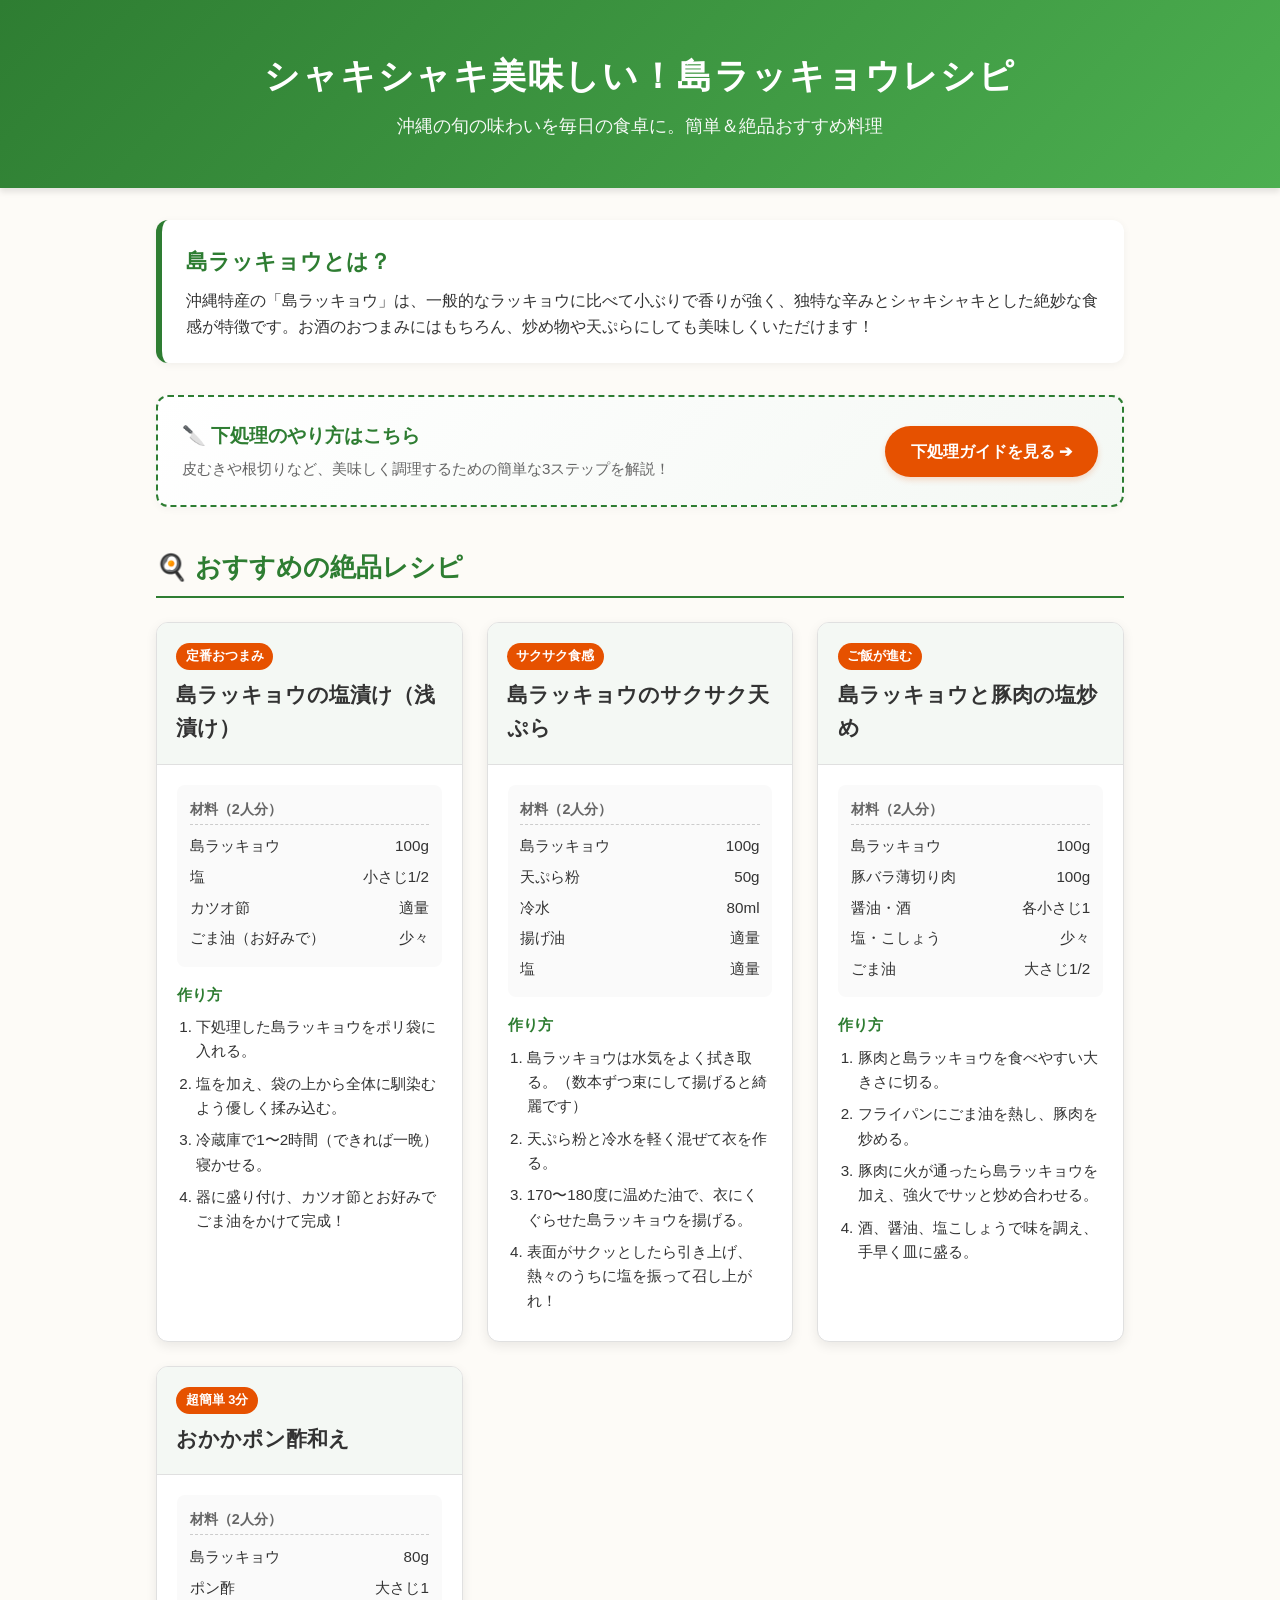
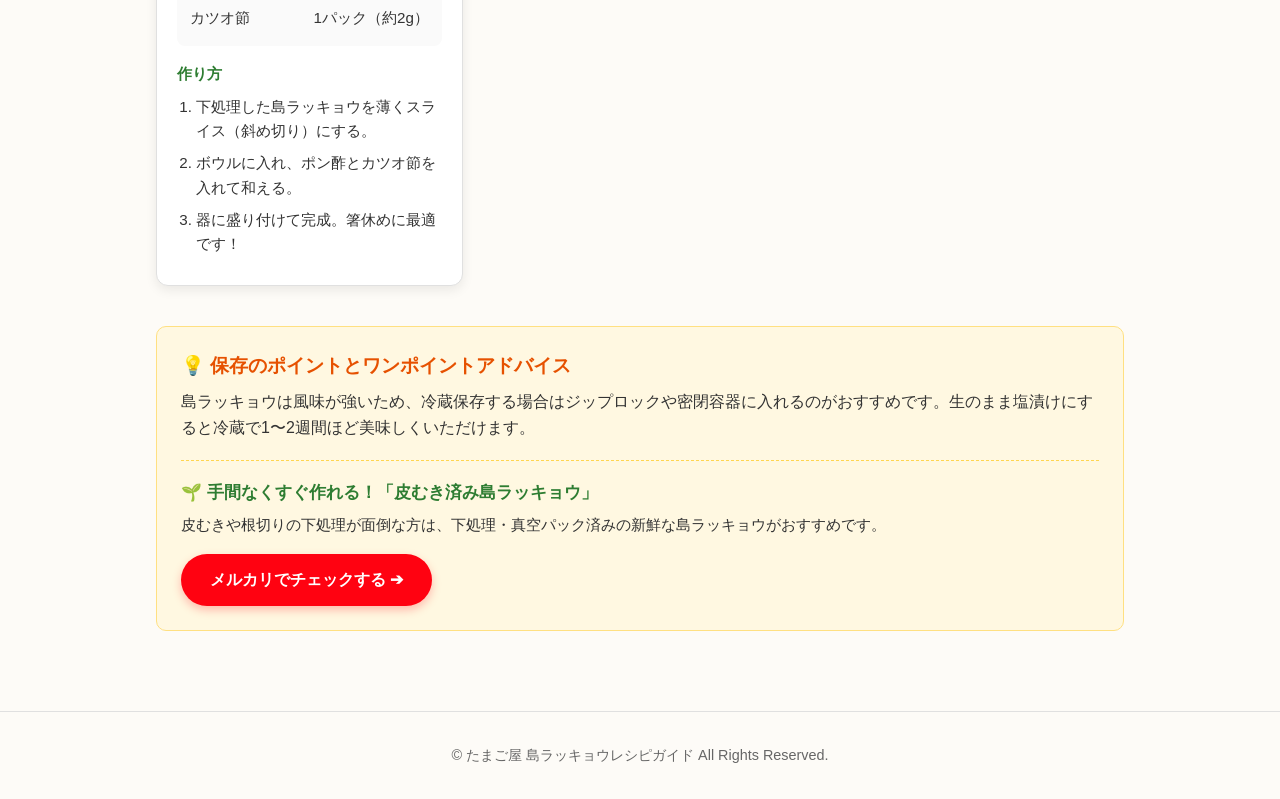
==== commit 85c131ae: "Update index.html" ====
--- a/index.html
+++ b/index.html
@@ -153,7 +153,7 @@
             
             <div class="affiliate-box">
                 <h4>🌱 手間なくすぐ作れる！「皮むき済み島ラッキョウ」</h4>
-                <p>皮むきや根切りの下処理が面倒な方は、受注後下処理・真空パック済みの新鮮な島ラッキョウがおすすめです。</p>
+                <p>皮むきや根切りの下処理が面倒な方は、下処理・真空パック済みの新鮮な島ラッキョウがおすすめです。</p>
                 <a href="https://jp.mercari.com/user/profile/764110598" target="_blank" rel="noopener noreferrer" class="btn-mercari">
                     メルカリでチェックする ➔
                 </a>
